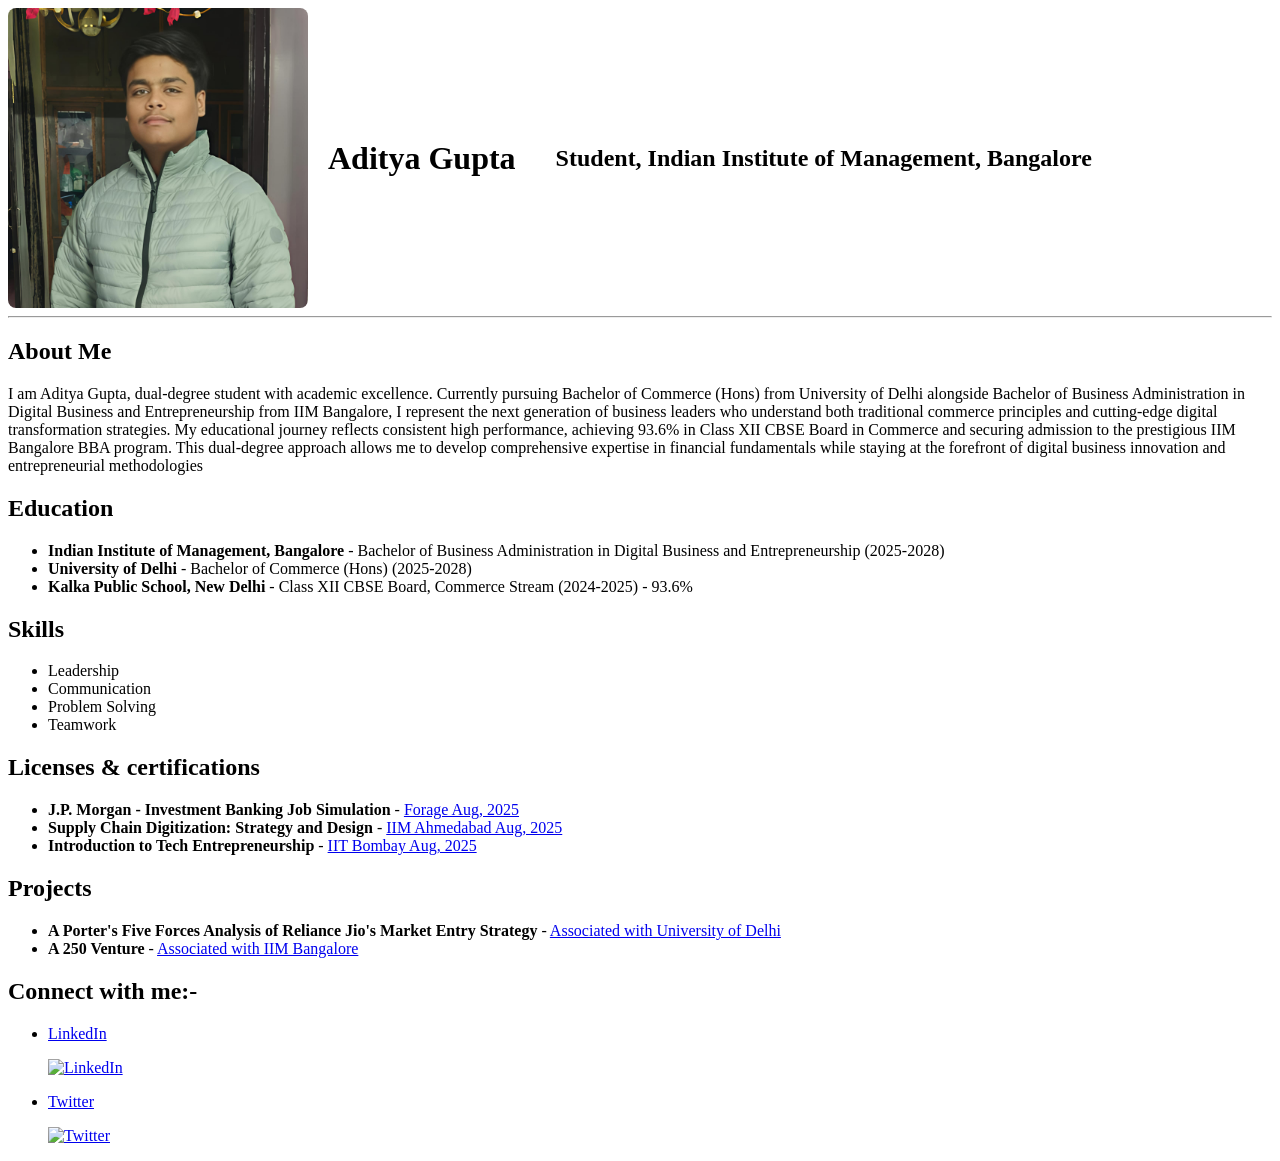
==== index.html @ 87013679 "Add files via upload" ====
<!DOCTYPE html>
<html lang="en">
<head>
    <meta charset="UTF-8">
    <meta name="viewport" content="width=device-width, initial-scale=1.0">
    <title>Home</title>
</head>
<body>
    <header style="display: flex; align-items: center; gap: 20px;">
        <img src="./WhatsApp Image 2026-03-12 at 9.54.02 PM.jpeg" alt="My Picture" width="300" height="300" style="border-radius: 8px;"> 
        <h1>Aditya Gupta</h1> <br>
        <div><h2>Student, Indian Institute of Management, Bangalore</h2></div>
        
    </header>
    <hr>

    <main>
        <section>
        <h2>About Me</h2>
        <p>
            I am Aditya Gupta, dual-degree student with academic excellence. Currently pursuing Bachelor of Commerce (Hons) from University of Delhi alongside Bachelor of Business Administration in Digital Business and Entrepreneurship from IIM Bangalore, I represent the next generation of business leaders who understand both traditional commerce principles and cutting-edge digital transformation strategies. My educational journey reflects consistent high performance, achieving 93.6% in Class XII CBSE Board in Commerce and securing admission to the prestigious IIM Bangalore BBA program. This dual-degree approach allows me to develop comprehensive expertise in financial fundamentals while staying at the forefront of digital business innovation and entrepreneurial methodologies
        </p>
    </section>

    <section>
        <h2>Education</h2>
        <ul>
            <li><strong>Indian Institute of Management, Bangalore</strong> - Bachelor of Business Administration in Digital Business and Entrepreneurship (2025-2028)</li>
            <li><strong>University of Delhi</strong> - Bachelor of Commerce (Hons) (2025-2028)</li>
            <li><strong>Kalka Public School, New Delhi</strong> - Class XII CBSE Board, Commerce Stream (2024-2025) - 93.6%</li>
    </section>

    <section>
        <h2>Skills</h2>
        <ul>
            <li>Leadership</li>
            <li>Communication</li>
            <li>Problem Solving</li>
            <li>Teamwork</li>
        </ul>
    </section>

    <section>
        <h2>Licenses & certifications</h2>
        <ul>
            <li><strong>
J.P. Morgan - Investment Banking Job Simulation</strong> - <a href="https://forage-uploads-prod.s3.amazonaws.com/completion-certificates/Sj7temL583QAYpHXD/YD2kY95RQxQtXxFTS_Sj7temL583QAYpHXD_7v2sfE3fMnbW5o7vz_1756106649382_completion_certificate.pdf">Forage Aug, 2025</a></li>
            <li><strong>
Supply Chain Digitization: Strategy and Design</strong> - <a href="https://www.coursera.org/account/accomplishments/verify/84880Q98EXIT?utm_source%3Dandroid%26utm_medium%3Dcertificate%26utm_content%3Dcert_image%26utm_campaign%3Dsharing_cta%26utm_product%3Dcourse">IIM Ahmedabad Aug, 2025</a></li>
<li><strong>
Introduction to Tech Entrepreneurship</strong> - <a href="https://www.coursera.org/account/accomplishments/verify/G35T3VODHD6T?utm_source%3Dandroid%26utm_medium%3Dcertificate%26utm_content%3Dcert_image%26utm_campaign%3Dsharing_cta%26utm_product%3Dcourse">IIT Bombay Aug, 2025</a></li>
    </section>

    <section><h2>Projects</h2>
    <ul>
        <li><strong>A Porter's Five Forces Analysis of Reliance Jio's Market Entry Strategy</strong> - <a href="./Porter.html">Associated with University of Delhi</a></li>
        <li><strong>A 250 Venture</strong> - <a href="./PJ12X_ASMT1_AdityaGupta_25120080 (1).pdf">Associated with IIM Bangalore</a></li>
    </ul>
    </section>

    <section>
        <h2>Connect with me:-</h2>
        <ul>
            <li><a href="https://www.linkedin.com/in/aditya-gupta-0ba5281b7/"><p>LinkedIn</p><img src="https://static.vecteezy.com/system/resources/previews/018/930/480/non_2x/linkedin-logo-linkedin-icon-transparent-free-png.png" alt="LinkedIn" height="50" width="50"></a></li>
            <li><a href="https://x.com/krntmet46811"><p>Twitter</p><img src="https://cdn-icons-png.flaticon.com/512/3670/3670151.png" alt="Twitter" height="50" width="50"></a></li>

    </section>
    </main>
</body>
</html>
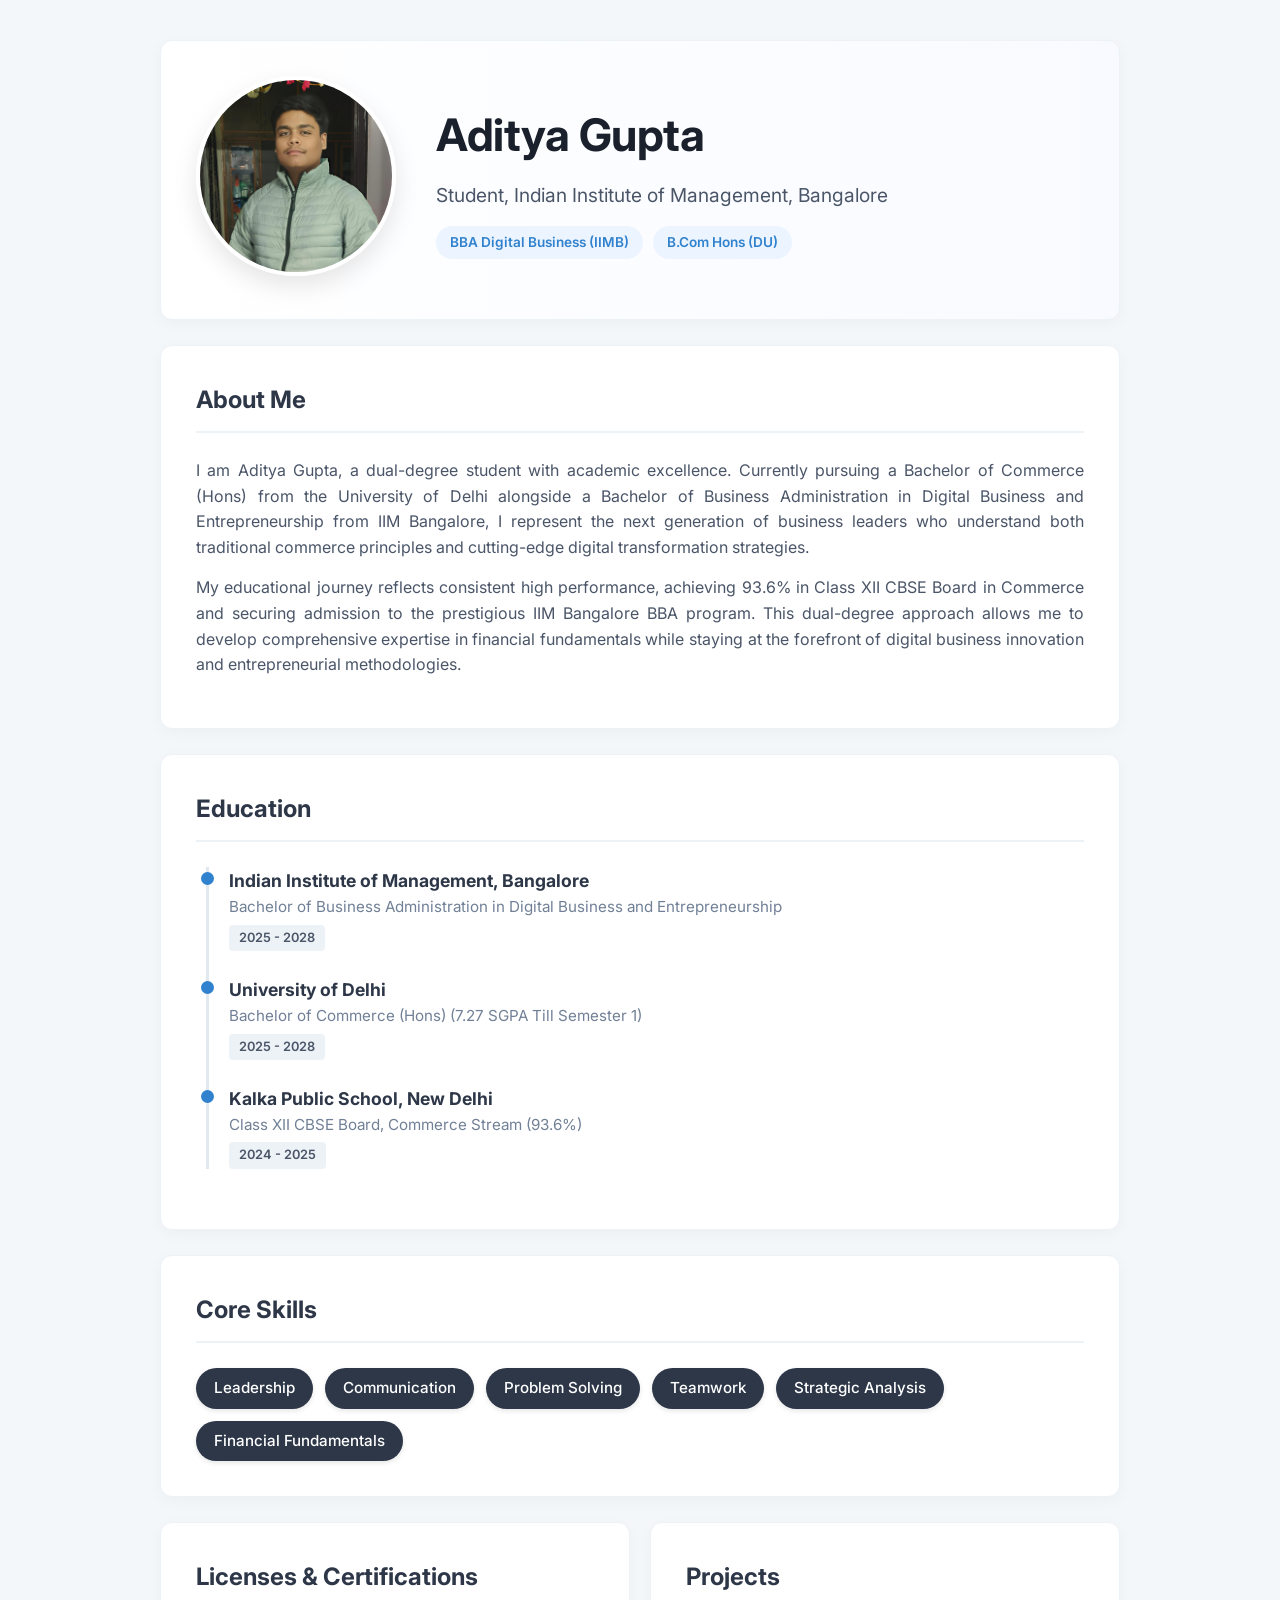
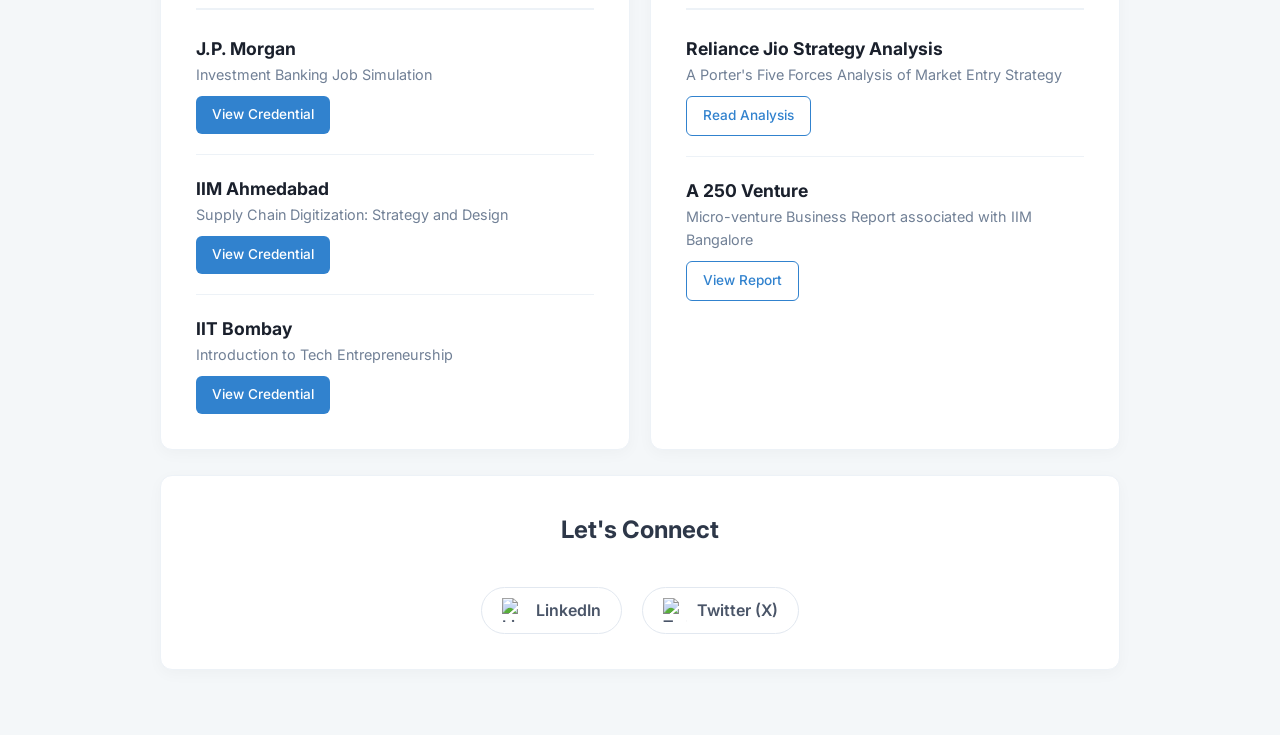
==== commit 925411d6: "Add files via upload" ====
--- a/index.html
+++ b/index.html
@@ -1,70 +1,205 @@
-<!DOCTYPE html>
+<!doctype html>
 <html lang="en">
-<head>
-    <meta charset="UTF-8">
-    <meta name="viewport" content="width=device-width, initial-scale=1.0">
-    <title>Home</title>
-</head>
-<body>
-    <header style="display: flex; align-items: center; gap: 20px;">
-        <img src="./WhatsApp Image 2026-03-12 at 9.54.02 PM.jpeg" alt="My Picture" width="300" height="300" style="border-radius: 8px;"> 
-        <h1>Aditya Gupta</h1> <br>
-        <div><h2>Student, Indian Institute of Management, Bangalore</h2></div>
-        
-    </header>
-    <hr>
-
-    <main>
-        <section>
-        <h2>About Me</h2>
-        <p>
-            I am Aditya Gupta, dual-degree student with academic excellence. Currently pursuing Bachelor of Commerce (Hons) from University of Delhi alongside Bachelor of Business Administration in Digital Business and Entrepreneurship from IIM Bangalore, I represent the next generation of business leaders who understand both traditional commerce principles and cutting-edge digital transformation strategies. My educational journey reflects consistent high performance, achieving 93.6% in Class XII CBSE Board in Commerce and securing admission to the prestigious IIM Bangalore BBA program. This dual-degree approach allows me to develop comprehensive expertise in financial fundamentals while staying at the forefront of digital business innovation and entrepreneurial methodologies
-        </p>
-    </section>
-
-    <section>
-        <h2>Education</h2>
-        <ul>
-            <li><strong>Indian Institute of Management, Bangalore</strong> - Bachelor of Business Administration in Digital Business and Entrepreneurship (2025-2028)</li>
-            <li><strong>University of Delhi</strong> - Bachelor of Commerce (Hons) (2025-2028)</li>
-            <li><strong>Kalka Public School, New Delhi</strong> - Class XII CBSE Board, Commerce Stream (2024-2025) - 93.6%</li>
-    </section>
-
-    <section>
-        <h2>Skills</h2>
-        <ul>
-            <li>Leadership</li>
-            <li>Communication</li>
-            <li>Problem Solving</li>
-            <li>Teamwork</li>
-        </ul>
-    </section>
-
-    <section>
-        <h2>Licenses & certifications</h2>
-        <ul>
-            <li><strong>
-J.P. Morgan - Investment Banking Job Simulation</strong> - <a href="https://forage-uploads-prod.s3.amazonaws.com/completion-certificates/Sj7temL583QAYpHXD/YD2kY95RQxQtXxFTS_Sj7temL583QAYpHXD_7v2sfE3fMnbW5o7vz_1756106649382_completion_certificate.pdf">Forage Aug, 2025</a></li>
-            <li><strong>
-Supply Chain Digitization: Strategy and Design</strong> - <a href="https://www.coursera.org/account/accomplishments/verify/84880Q98EXIT?utm_source%3Dandroid%26utm_medium%3Dcertificate%26utm_content%3Dcert_image%26utm_campaign%3Dsharing_cta%26utm_product%3Dcourse">IIM Ahmedabad Aug, 2025</a></li>
-<li><strong>
-Introduction to Tech Entrepreneurship</strong> - <a href="https://www.coursera.org/account/accomplishments/verify/G35T3VODHD6T?utm_source%3Dandroid%26utm_medium%3Dcertificate%26utm_content%3Dcert_image%26utm_campaign%3Dsharing_cta%26utm_product%3Dcourse">IIT Bombay Aug, 2025</a></li>
-    </section>
-
-    <section><h2>Projects</h2>
-    <ul>
-        <li><strong>A Porter's Five Forces Analysis of Reliance Jio's Market Entry Strategy</strong> - <a href="./Porter.html">Associated with University of Delhi</a></li>
-        <li><strong>A 250 Venture</strong> - <a href="./PJ12X_ASMT1_AdityaGupta_25120080 (1).pdf">Associated with IIM Bangalore</a></li>
-    </ul>
-    </section>
-
-    <section>
-        <h2>Connect with me:-</h2>
-        <ul>
-            <li><a href="https://www.linkedin.com/in/aditya-gupta-0ba5281b7/"><p>LinkedIn</p><img src="https://static.vecteezy.com/system/resources/previews/018/930/480/non_2x/linkedin-logo-linkedin-icon-transparent-free-png.png" alt="LinkedIn" height="50" width="50"></a></li>
-            <li><a href="https://x.com/krntmet46811"><p>Twitter</p><img src="https://cdn-icons-png.flaticon.com/512/3670/3670151.png" alt="Twitter" height="50" width="50"></a></li>
-
-    </section>
-    </main>
-</body>
-</html>+    <head>
+        <meta charset="UTF-8" />
+        <meta name="viewport" content="width=device-width, initial-scale=1.0" />
+        <title>Aditya Gupta | Portfolio</title>
+        <link
+            href="https://fonts.googleapis.com/css2?family=Inter:wght@300;400;500;600;700&display=swap"
+            rel="stylesheet"
+        />
+        <link rel="stylesheet" href="style.css" />
+    </head>
+    <body>
+        <div class="container">
+            <header class="profile-header card">
+                <div class="profile-image-container">
+                    <img
+                        src="./WhatsApp Image 2026-03-12 at 9.54.02 PM.jpeg"
+                        alt="Aditya Gupta"
+                        class="profile-img"
+                    />
+                </div>
+                <div class="profile-info">
+                    <h1>Aditya Gupta</h1>
+                    <h2>Student, Indian Institute of Management, Bangalore</h2>
+                    <div class="header-badges">
+                        <span class="badge">BBA Digital Business (IIMB)</span>
+                        <span class="badge">B.Com Hons (DU)</span>
+                    </div>
+                </div>
+            </header>
+
+            <main>
+                <section class="card">
+                    <h2 class="section-title">About Me</h2>
+                    <p class="about-text">
+                        I am Aditya Gupta, a dual-degree student with academic
+                        excellence. Currently pursuing a Bachelor of Commerce
+                        (Hons) from the University of Delhi alongside a Bachelor
+                        of Business Administration in Digital Business and
+                        Entrepreneurship from IIM Bangalore, I represent the
+                        next generation of business leaders who understand both
+                        traditional commerce principles and cutting-edge digital
+                        transformation strategies.
+                    </p>
+                    <p class="about-text">
+                        My educational journey reflects consistent high
+                        performance, achieving 93.6% in Class XII CBSE Board in
+                        Commerce and securing admission to the prestigious IIM
+                        Bangalore BBA program. This dual-degree approach allows
+                        me to develop comprehensive expertise in financial
+                        fundamentals while staying at the forefront of digital
+                        business innovation and entrepreneurial methodologies.
+                    </p>
+                </section>
+
+                <section class="card">
+                    <h2 class="section-title">Education</h2>
+                    <div class="timeline">
+                        <div class="timeline-item">
+                            <h3>Indian Institute of Management, Bangalore</h3>
+                            <p class="subtitle">
+                                Bachelor of Business Administration in Digital
+                                Business and Entrepreneurship
+                            </p>
+                            <span class="date">2025 - 2028</span>
+                        </div>
+                        <div class="timeline-item">
+                            <h3>University of Delhi</h3>
+                            <p class="subtitle">
+                                Bachelor of Commerce (Hons) (7.27 SGPA Till
+                                Semester 1)
+                            </p>
+                            <span class="date">2025 - 2028</span>
+                        </div>
+                        <div class="timeline-item">
+                            <h3>Kalka Public School, New Delhi</h3>
+                            <p class="subtitle">
+                                Class XII CBSE Board, Commerce Stream (93.6%)
+                            </p>
+                            <span class="date">2024 - 2025</span>
+                        </div>
+                    </div>
+                </section>
+
+                <section class="card">
+                    <h2 class="section-title">Core Skills</h2>
+                    <ul class="skills-list">
+                        <li>Leadership</li>
+                        <li>Communication</li>
+                        <li>Problem Solving</li>
+                        <li>Teamwork</li>
+                        <li>Strategic Analysis</li>
+                        <li>Financial Fundamentals</li>
+                    </ul>
+                </section>
+
+                <div class="grid-container">
+                    <section class="card flex-card">
+                        <h2 class="section-title">Licenses & Certifications</h2>
+                        <ul class="resource-list">
+                            <li>
+                                <strong>J.P. Morgan</strong>
+                                <span>Investment Banking Job Simulation</span>
+                                <a
+                                    href="https://forage-uploads-prod.s3.amazonaws.com/completion-certificates/Sj7temL583QAYpHXD/YD2kY95RQxQtXxFTS_Sj7temL583QAYpHXD_7v2sfE3fMnbW5o7vz_1756106649382_completion_certificate.pdf"
+                                    target="_blank"
+                                    class="btn"
+                                    >View Credential</a
+                                >
+                            </li>
+                            <li>
+                                <strong>IIM Ahmedabad</strong>
+                                <span
+                                    >Supply Chain Digitization: Strategy and
+                                    Design</span
+                                >
+                                <a
+                                    href="https://www.coursera.org/account/accomplishments/verify/84880Q98EXIT?utm_source%3Dandroid%26utm_medium%3Dcertificate%26utm_content%3Dcert_image%26utm_campaign%3Dsharing_cta%26utm_product%3Dcourse"
+                                    target="_blank"
+                                    class="btn"
+                                    >View Credential</a
+                                >
+                            </li>
+                            <li>
+                                <strong>IIT Bombay</strong>
+                                <span
+                                    >Introduction to Tech Entrepreneurship</span
+                                >
+                                <a
+                                    href="https://www.coursera.org/account/accomplishments/verify/G35T3VODHD6T?utm_source%3Dandroid%26utm_medium%3Dcertificate%26utm_content%3Dcert_image%26utm_campaign%3Dsharing_cta%26utm_product%3Dcourse"
+                                    target="_blank"
+                                    class="btn"
+                                    >View Credential</a
+                                >
+                            </li>
+                        </ul>
+                    </section>
+
+                    <section class="card flex-card">
+                        <h2 class="section-title">Projects</h2>
+                        <ul class="resource-list">
+                            <li>
+                                <strong>Reliance Jio Strategy Analysis</strong>
+                                <span
+                                    >A Porter's Five Forces Analysis of Market
+                                    Entry Strategy</span
+                                >
+                                <a href="./Porter.html" class="btn btn-outline"
+                                    >Read Analysis</a
+                                >
+                            </li>
+                            <li>
+                                <strong>A 250 Venture</strong>
+                                <span
+                                    >Micro-venture Business Report associated
+                                    with IIM Bangalore</span
+                                >
+                                <a
+                                    href="./PJ12X_ASMT1_AdityaGupta_25120080 (1).pdf"
+                                    target="_blank"
+                                    class="btn btn-outline"
+                                    >View Report</a
+                                >
+                            </li>
+                        </ul>
+                    </section>
+                </div>
+
+                <section class="card text-center">
+                    <h2
+                        class="section-title"
+                        style="border: none; justify-content: center"
+                    >
+                        Let's Connect
+                    </h2>
+                    <div class="social-links">
+                        <a
+                            href="https://www.linkedin.com/in/aditya-gupta-0ba5281b7/"
+                            target="_blank"
+                            class="social-btn"
+                        >
+                            <img
+                                src="https://static.vecteezy.com/system/resources/previews/018/930/480/non_2x/linkedin-logo-linkedin-icon-transparent-free-png.png"
+                                alt="LinkedIn"
+                            />
+                            LinkedIn
+                        </a>
+                        <a
+                            href="https://x.com/krntmet46811"
+                            target="_blank"
+                            class="social-btn"
+                        >
+                            <img
+                                src="https://cdn-icons-png.flaticon.com/512/3670/3670151.png"
+                                alt="Twitter"
+                            />
+                            Twitter (X)
+                        </a>
+                    </div>
+                </section>
+            </main>
+        </div>
+    </body>
+</html>
--- a/style.css
+++ b/style.css
@@ -0,0 +1,280 @@
+* {
+    margin: 0;
+    padding: 0;
+    box-sizing: border-box;
+}
+
+body {
+    font-family: "Inter", sans-serif;
+    background-color: #f4f7f9;
+    color: #333;
+    line-height: 1.6;
+}
+
+.container {
+    max-width: 1000px;
+    margin: 0 auto;
+    padding: 40px 20px;
+}
+
+.grid-container {
+    display: grid;
+    grid-template-columns: 1fr 1fr;
+    gap: 20px;
+}
+
+.card {
+    background-color: #ffffff;
+    border-radius: 12px;
+    padding: 35px;
+    margin-bottom: 25px;
+    box-shadow: 0 4px 15px rgba(0, 0, 0, 0.03);
+    border: 1px solid #edf2f7;
+    transition:
+        transform 0.2s ease,
+        box-shadow 0.2s ease;
+}
+
+.card:hover {
+    transform: translateY(-2px);
+    box-shadow: 0 8px 25px rgba(0, 0, 0, 0.06);
+}
+
+.flex-card {
+    display: flex;
+    flex-direction: column;
+}
+
+.profile-header {
+    display: flex;
+    align-items: center;
+    gap: 40px;
+    background: linear-gradient(to right, #ffffff, #f8faff);
+}
+
+.profile-img {
+    width: 200px;
+    height: 200px;
+    object-fit: cover;
+    border-radius: 50%;
+    box-shadow: 0 10px 25px rgba(0, 0, 0, 0.1);
+    border: 4px solid #fff;
+}
+
+.profile-info h1 {
+    font-size: 2.8rem;
+    color: #1a202c;
+    margin-bottom: 8px;
+    letter-spacing: -0.5px;
+}
+
+.profile-info h2 {
+    font-size: 1.2rem;
+    color: #4a5568;
+    font-weight: 400;
+    margin-bottom: 15px;
+}
+
+.header-badges {
+    display: flex;
+    gap: 10px;
+    flex-wrap: wrap;
+}
+
+.badge {
+    background-color: #ebf4ff;
+    color: #3182ce;
+    padding: 6px 14px;
+    border-radius: 20px;
+    font-size: 0.85rem;
+    font-weight: 600;
+}
+
+.section-title {
+    font-size: 1.5rem;
+    color: #2d3748;
+    margin-bottom: 25px;
+    padding-bottom: 12px;
+    border-bottom: 2px solid #edf2f7;
+    display: flex;
+    align-items: center;
+}
+
+.about-text {
+    margin-bottom: 15px;
+    color: #4a5568;
+    text-align: justify;
+}
+
+.timeline {
+    border-left: 3px solid #e2e8f0;
+    padding-left: 20px;
+    margin-left: 10px;
+}
+
+.timeline-item {
+    position: relative;
+    margin-bottom: 25px;
+}
+
+.timeline-item::before {
+    content: "";
+    position: absolute;
+    left: -28px;
+    top: 5px;
+    width: 13px;
+    height: 13px;
+    background-color: #3182ce;
+    border-radius: 50%;
+}
+
+.timeline-item h3 {
+    font-size: 1.1rem;
+    color: #2d3748;
+}
+
+.timeline-item .subtitle {
+    color: #718096;
+    font-size: 0.95rem;
+}
+
+.timeline-item .date {
+    display: inline-block;
+    margin-top: 5px;
+    background-color: #edf2f7;
+    padding: 3px 10px;
+    border-radius: 4px;
+    font-size: 0.8rem;
+    color: #4a5568;
+    font-weight: 600;
+}
+
+.skills-list {
+    list-style: none;
+    display: flex;
+    flex-wrap: wrap;
+    gap: 12px;
+}
+
+.skills-list li {
+    background-color: #2d3748;
+    color: #ffffff;
+    padding: 8px 18px;
+    border-radius: 25px;
+    font-size: 0.95rem;
+    font-weight: 500;
+    box-shadow: 0 2px 5px rgba(0, 0, 0, 0.1);
+}
+
+.resource-list {
+    list-style: none;
+    display: flex;
+    flex-direction: column;
+    gap: 20px;
+}
+
+.resource-list li {
+    display: flex;
+    flex-direction: column;
+    align-items: flex-start;
+    padding-bottom: 20px;
+    border-bottom: 1px solid #edf2f7;
+}
+
+.resource-list li:last-child {
+    border-bottom: none;
+    padding-bottom: 0;
+}
+
+.resource-list strong {
+    font-size: 1.1rem;
+    color: #1a202c;
+}
+
+.resource-list span {
+    font-size: 0.9rem;
+    color: #718096;
+    margin-bottom: 10px;
+}
+
+.btn {
+    text-decoration: none;
+    background-color: #3182ce;
+    color: white;
+    padding: 8px 16px;
+    border-radius: 6px;
+    font-size: 0.85rem;
+    font-weight: 500;
+    transition: background-color 0.2s;
+}
+
+.btn:hover {
+    background-color: #2b6cb0;
+}
+
+.btn-outline {
+    background-color: transparent;
+    color: #3182ce;
+    border: 1px solid #3182ce;
+}
+
+.btn-outline:hover {
+    background-color: #ebf4ff;
+    color: #2b6cb0;
+}
+
+.text-center {
+    text-align: center;
+}
+
+.social-links {
+    display: flex;
+    justify-content: center;
+    gap: 20px;
+    margin-top: 15px;
+}
+
+.social-btn {
+    display: flex;
+    align-items: center;
+    gap: 10px;
+    text-decoration: none;
+    color: #4a5568;
+    font-weight: 600;
+    padding: 10px 20px;
+    border: 1px solid #e2e8f0;
+    border-radius: 30px;
+    transition: all 0.2s;
+}
+
+.social-btn img {
+    width: 24px;
+    height: 24px;
+    object-fit: contain;
+}
+
+.social-btn:hover {
+    background-color: #f7fafc;
+    border-color: #cbd5e0;
+    transform: translateY(-2px);
+}
+
+@media (max-width: 768px) {
+    .profile-header {
+        flex-direction: column;
+        text-align: center;
+        padding: 30px 20px;
+    }
+
+    .header-badges {
+        justify-content: center;
+    }
+
+    .grid-container {
+        grid-template-columns: 1fr;
+    }
+
+    .profile-info h1 {
+        font-size: 2.2rem;
+    }
+}
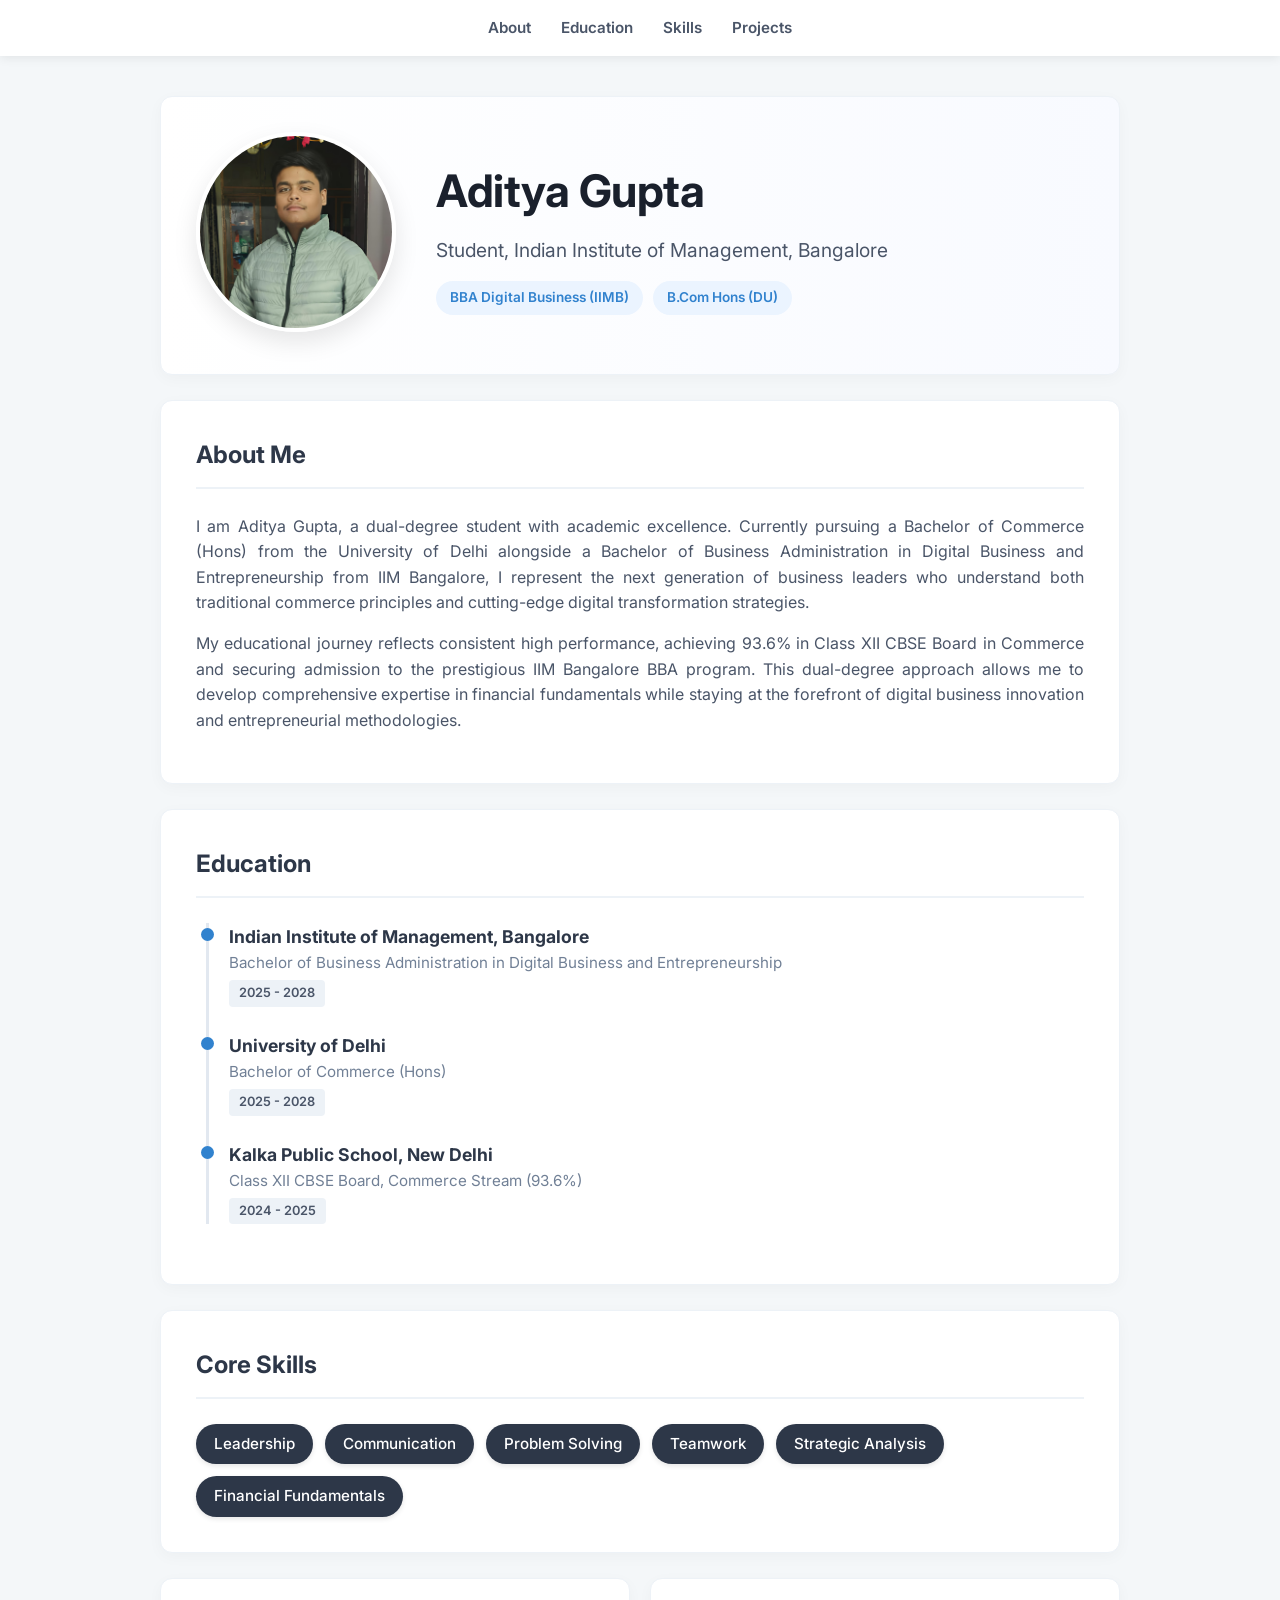
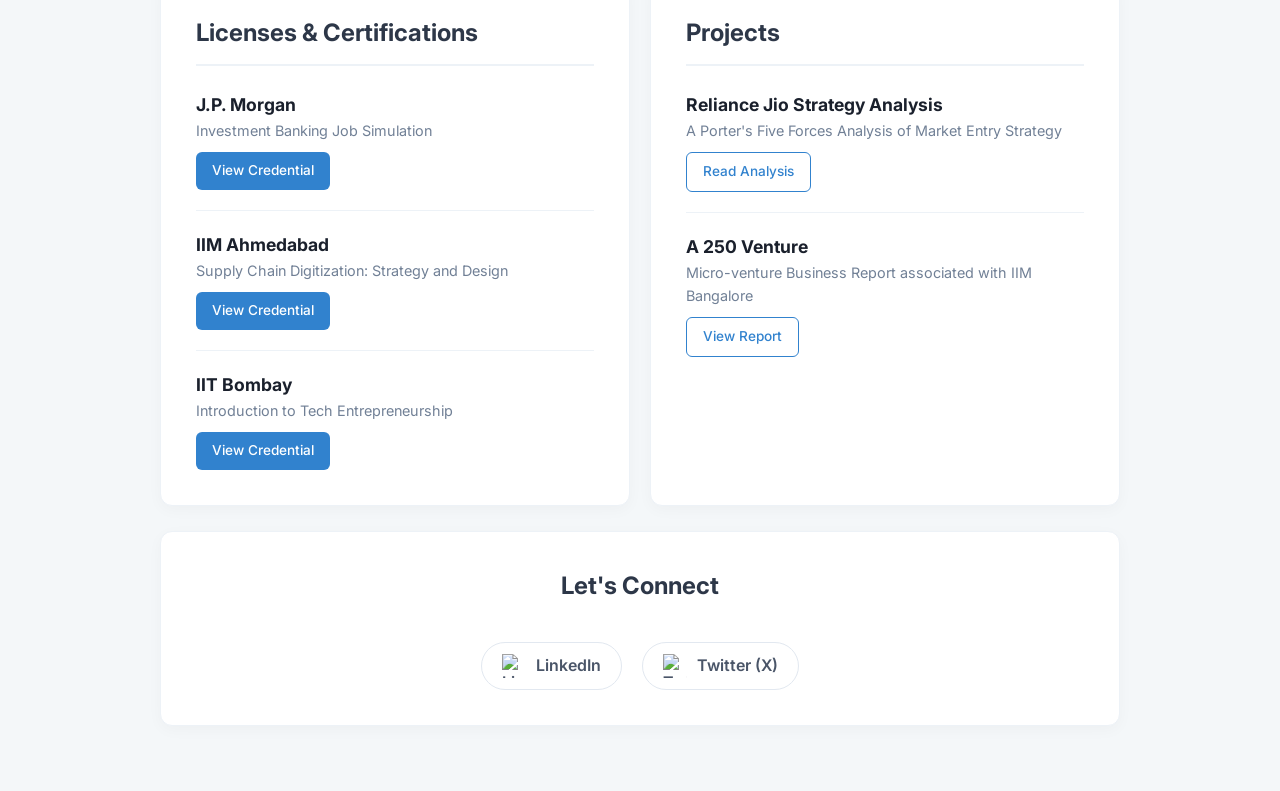
==== commit 27eb94b8: "Add files via upload" ====
--- a/index.html
+++ b/index.html
@@ -1,205 +1,135 @@
-<!doctype html>
+<!DOCTYPE html>
 <html lang="en">
-    <head>
-        <meta charset="UTF-8" />
-        <meta name="viewport" content="width=device-width, initial-scale=1.0" />
-        <title>Aditya Gupta | Portfolio</title>
-        <link
-            href="https://fonts.googleapis.com/css2?family=Inter:wght@300;400;500;600;700&display=swap"
-            rel="stylesheet"
-        />
-        <link rel="stylesheet" href="style.css" />
-    </head>
-    <body>
-        <div class="container">
-            <header class="profile-header card">
-                <div class="profile-image-container">
-                    <img
-                        src="./WhatsApp Image 2026-03-12 at 9.54.02 PM.jpeg"
-                        alt="Aditya Gupta"
-                        class="profile-img"
-                    />
+<head>
+    <meta charset="UTF-8">
+    <meta name="viewport" content="width=device-width, initial-scale=1.0">
+    <title>Aditya Gupta | Portfolio</title>
+    <link href="https://fonts.googleapis.com/css2?family=Inter:wght@300;400;500;600;700&display=swap" rel="stylesheet">
+    <link rel="stylesheet" href="style.css">
+</head>
+<body>
+
+    <nav id="top-nav">
+        <ul class="nav-links">
+            <li><a href="#about">About</a></li>
+            <li><a href="#education">Education</a></li>
+            <li><a href="#skills">Skills</a></li>
+            <li><a href="#projects">Projects</a></li>
+        </ul>
+    </nav>
+
+    <div class="container">
+        <header class="profile-header card">
+            <div class="profile-image-container">
+                <img src="./WhatsApp Image 2026-03-12 at 9.54.02 PM.jpeg" alt="Aditya Gupta" class="profile-img">
+            </div>
+            <div class="profile-info">
+                <h1>Aditya Gupta</h1>
+                <h2>Student, Indian Institute of Management, Bangalore</h2>
+                <div class="header-badges">
+                    <span class="badge">BBA Digital Business (IIMB)</span>
+                    <span class="badge">B.Com Hons (DU)</span>
                 </div>
-                <div class="profile-info">
-                    <h1>Aditya Gupta</h1>
-                    <h2>Student, Indian Institute of Management, Bangalore</h2>
-                    <div class="header-badges">
-                        <span class="badge">BBA Digital Business (IIMB)</span>
-                        <span class="badge">B.Com Hons (DU)</span>
+            </div>
+        </header>
+
+        <main>
+            <section id="about" class="card">
+                <h2 class="section-title">About Me</h2>
+                <p class="about-text">
+                    I am Aditya Gupta, a dual-degree student with academic excellence. Currently pursuing a Bachelor of Commerce (Hons) from the University of Delhi alongside a Bachelor of Business Administration in Digital Business and Entrepreneurship from IIM Bangalore, I represent the next generation of business leaders who understand both traditional commerce principles and cutting-edge digital transformation strategies. 
+                </p>
+                <p class="about-text">
+                    My educational journey reflects consistent high performance, achieving 93.6% in Class XII CBSE Board in Commerce and securing admission to the prestigious IIM Bangalore BBA program. This dual-degree approach allows me to develop comprehensive expertise in financial fundamentals while staying at the forefront of digital business innovation and entrepreneurial methodologies.
+                </p>
+            </section>
+
+            <section id="education" class="card">
+                <h2 class="section-title">Education</h2>
+                <div class="timeline">
+                    <div class="timeline-item">
+                        <h3>Indian Institute of Management, Bangalore</h3>
+                        <p class="subtitle">Bachelor of Business Administration in Digital Business and Entrepreneurship</p>
+                        <span class="date">2025 - 2028</span>
+                    </div>
+                    <div class="timeline-item">
+                        <h3>University of Delhi</h3>
+                        <p class="subtitle">Bachelor of Commerce (Hons)</p>
+                        <span class="date">2025 - 2028</span>
+                    </div>
+                    <div class="timeline-item">
+                        <h3>Kalka Public School, New Delhi</h3>
+                        <p class="subtitle">Class XII CBSE Board, Commerce Stream (93.6%)</p>
+                        <span class="date">2024 - 2025</span>
                     </div>
                 </div>
-            </header>
+            </section>
 
-            <main>
-                <section class="card">
-                    <h2 class="section-title">About Me</h2>
-                    <p class="about-text">
-                        I am Aditya Gupta, a dual-degree student with academic
-                        excellence. Currently pursuing a Bachelor of Commerce
-                        (Hons) from the University of Delhi alongside a Bachelor
-                        of Business Administration in Digital Business and
-                        Entrepreneurship from IIM Bangalore, I represent the
-                        next generation of business leaders who understand both
-                        traditional commerce principles and cutting-edge digital
-                        transformation strategies.
-                    </p>
-                    <p class="about-text">
-                        My educational journey reflects consistent high
-                        performance, achieving 93.6% in Class XII CBSE Board in
-                        Commerce and securing admission to the prestigious IIM
-                        Bangalore BBA program. This dual-degree approach allows
-                        me to develop comprehensive expertise in financial
-                        fundamentals while staying at the forefront of digital
-                        business innovation and entrepreneurial methodologies.
-                    </p>
-                </section>
+            <section id="skills" class="card">
+                <h2 class="section-title">Core Skills</h2>
+                <ul class="skills-list">
+                    <li>Leadership</li>
+                    <li>Communication</li>
+                    <li>Problem Solving</li>
+                    <li>Teamwork</li>
+                    <li>Strategic Analysis</li>
+                    <li>Financial Fundamentals</li>
+                </ul>
+            </section>
 
-                <section class="card">
-                    <h2 class="section-title">Education</h2>
-                    <div class="timeline">
-                        <div class="timeline-item">
-                            <h3>Indian Institute of Management, Bangalore</h3>
-                            <p class="subtitle">
-                                Bachelor of Business Administration in Digital
-                                Business and Entrepreneurship
-                            </p>
-                            <span class="date">2025 - 2028</span>
-                        </div>
-                        <div class="timeline-item">
-                            <h3>University of Delhi</h3>
-                            <p class="subtitle">
-                                Bachelor of Commerce (Hons) (7.27 SGPA Till
-                                Semester 1)
-                            </p>
-                            <span class="date">2025 - 2028</span>
-                        </div>
-                        <div class="timeline-item">
-                            <h3>Kalka Public School, New Delhi</h3>
-                            <p class="subtitle">
-                                Class XII CBSE Board, Commerce Stream (93.6%)
-                            </p>
-                            <span class="date">2024 - 2025</span>
-                        </div>
-                    </div>
-                </section>
-
-                <section class="card">
-                    <h2 class="section-title">Core Skills</h2>
-                    <ul class="skills-list">
-                        <li>Leadership</li>
-                        <li>Communication</li>
-                        <li>Problem Solving</li>
-                        <li>Teamwork</li>
-                        <li>Strategic Analysis</li>
-                        <li>Financial Fundamentals</li>
+            <div id="projects" class="grid-container">
+                <section class="card flex-card">
+                    <h2 class="section-title">Licenses & Certifications</h2>
+                    <ul class="resource-list">
+                        <li>
+                            <strong>J.P. Morgan</strong>
+                            <span>Investment Banking Job Simulation</span>
+                            <a href="https://forage-uploads-prod.s3.amazonaws.com/completion-certificates/Sj7temL583QAYpHXD/YD2kY95RQxQtXxFTS_Sj7temL583QAYpHXD_7v2sfE3fMnbW5o7vz_1756106649382_completion_certificate.pdf" target="_blank" class="btn">View Credential</a>
+                        </li>
+                        <li>
+                            <strong>IIM Ahmedabad</strong>
+                            <span>Supply Chain Digitization: Strategy and Design</span>
+                            <a href="https://www.coursera.org/account/accomplishments/verify/84880Q98EXIT?utm_source%3Dandroid%26utm_medium%3Dcertificate%26utm_content%3Dcert_image%26utm_campaign%3Dsharing_cta%26utm_product%3Dcourse" target="_blank" class="btn">View Credential</a>
+                        </li>
+                        <li>
+                            <strong>IIT Bombay</strong>
+                            <span>Introduction to Tech Entrepreneurship</span>
+                            <a href="https://www.coursera.org/account/accomplishments/verify/G35T3VODHD6T?utm_source%3Dandroid%26utm_medium%3Dcertificate%26utm_content%3Dcert_image%26utm_campaign%3Dsharing_cta%26utm_product%3Dcourse" target="_blank" class="btn">View Credential</a>
+                        </li>
                     </ul>
                 </section>
 
-                <div class="grid-container">
-                    <section class="card flex-card">
-                        <h2 class="section-title">Licenses & Certifications</h2>
-                        <ul class="resource-list">
-                            <li>
-                                <strong>J.P. Morgan</strong>
-                                <span>Investment Banking Job Simulation</span>
-                                <a
-                                    href="https://forage-uploads-prod.s3.amazonaws.com/completion-certificates/Sj7temL583QAYpHXD/YD2kY95RQxQtXxFTS_Sj7temL583QAYpHXD_7v2sfE3fMnbW5o7vz_1756106649382_completion_certificate.pdf"
-                                    target="_blank"
-                                    class="btn"
-                                    >View Credential</a
-                                >
-                            </li>
-                            <li>
-                                <strong>IIM Ahmedabad</strong>
-                                <span
-                                    >Supply Chain Digitization: Strategy and
-                                    Design</span
-                                >
-                                <a
-                                    href="https://www.coursera.org/account/accomplishments/verify/84880Q98EXIT?utm_source%3Dandroid%26utm_medium%3Dcertificate%26utm_content%3Dcert_image%26utm_campaign%3Dsharing_cta%26utm_product%3Dcourse"
-                                    target="_blank"
-                                    class="btn"
-                                    >View Credential</a
-                                >
-                            </li>
-                            <li>
-                                <strong>IIT Bombay</strong>
-                                <span
-                                    >Introduction to Tech Entrepreneurship</span
-                                >
-                                <a
-                                    href="https://www.coursera.org/account/accomplishments/verify/G35T3VODHD6T?utm_source%3Dandroid%26utm_medium%3Dcertificate%26utm_content%3Dcert_image%26utm_campaign%3Dsharing_cta%26utm_product%3Dcourse"
-                                    target="_blank"
-                                    class="btn"
-                                    >View Credential</a
-                                >
-                            </li>
-                        </ul>
-                    </section>
+                <section class="card flex-card">
+                    <h2 class="section-title">Projects</h2>
+                    <ul class="resource-list">
+                        <li>
+                            <strong>Reliance Jio Strategy Analysis</strong>
+                            <span>A Porter's Five Forces Analysis of Market Entry Strategy</span>
+                            <a href="./Porter.html" class="btn btn-outline">Read Analysis</a>
+                        </li>
+                        <li>
+                            <strong>A 250 Venture</strong>
+                            <span>Micro-venture Business Report associated with IIM Bangalore</span>
+                            <a href="./PJ12X_ASMT1_AdityaGupta_25120080 (1).pdf" target="_blank" class="btn btn-outline">View Report</a>
+                        </li>
+                    </ul>
+                </section>
+            </div>
 
-                    <section class="card flex-card">
-                        <h2 class="section-title">Projects</h2>
-                        <ul class="resource-list">
-                            <li>
-                                <strong>Reliance Jio Strategy Analysis</strong>
-                                <span
-                                    >A Porter's Five Forces Analysis of Market
-                                    Entry Strategy</span
-                                >
-                                <a href="./Porter.html" class="btn btn-outline"
-                                    >Read Analysis</a
-                                >
-                            </li>
-                            <li>
-                                <strong>A 250 Venture</strong>
-                                <span
-                                    >Micro-venture Business Report associated
-                                    with IIM Bangalore</span
-                                >
-                                <a
-                                    href="./PJ12X_ASMT1_AdityaGupta_25120080 (1).pdf"
-                                    target="_blank"
-                                    class="btn btn-outline"
-                                    >View Report</a
-                                >
-                            </li>
-                        </ul>
-                    </section>
+            <section class="card text-center">
+                <h2 class="section-title" style="border: none; justify-content: center;">Let's Connect</h2>
+                <div class="social-links">
+                    <a href="https://www.linkedin.com/in/aditya-gupta-0ba5281b7/" target="_blank" class="social-btn">
+                        <img src="https://static.vecteezy.com/system/resources/previews/018/930/480/non_2x/linkedin-logo-linkedin-icon-transparent-free-png.png" alt="LinkedIn">
+                        LinkedIn
+                    </a>
+                    <a href="https://x.com/krntmet46811" target="_blank" class="social-btn">
+                        <img src="https://cdn-icons-png.flaticon.com/512/3670/3670151.png" alt="Twitter">
+                        Twitter (X)
+                    </a>
                 </div>
-
-                <section class="card text-center">
-                    <h2
-                        class="section-title"
-                        style="border: none; justify-content: center"
-                    >
-                        Let's Connect
-                    </h2>
-                    <div class="social-links">
-                        <a
-                            href="https://www.linkedin.com/in/aditya-gupta-0ba5281b7/"
-                            target="_blank"
-                            class="social-btn"
-                        >
-                            <img
-                                src="https://static.vecteezy.com/system/resources/previews/018/930/480/non_2x/linkedin-logo-linkedin-icon-transparent-free-png.png"
-                                alt="LinkedIn"
-                            />
-                            LinkedIn
-                        </a>
-                        <a
-                            href="https://x.com/krntmet46811"
-                            target="_blank"
-                            class="social-btn"
-                        >
-                            <img
-                                src="https://cdn-icons-png.flaticon.com/512/3670/3670151.png"
-                                alt="Twitter"
-                            />
-                            Twitter (X)
-                        </a>
-                    </div>
-                </section>
-            </main>
-        </div>
-    </body>
-</html>
+            </section>
+        </main>
+    </div>
+</body>
+</html>
--- a/style.css
+++ b/style.css
@@ -278,3 +278,37 @@
         font-size: 2.2rem;
     }
 }
+
+html {
+    scroll-behavior: smooth;
+}
+
+#top-nav {
+    background-color: #ffffff;
+    padding: 15px 0;
+    box-shadow: 0 2px 10px rgba(0,0,0,0.08);
+    position: sticky; 
+    top: 0;
+    z-index: 1000;
+}
+
+.nav-links {
+    list-style: none;
+    display: flex; 
+    justify-content: center;
+    gap: 30px;
+    margin: 0;
+    padding: 0;
+}
+
+.nav-links a {
+    text-decoration: none;
+    color: #4a5568;
+    font-weight: 600;
+    font-size: 0.95rem;
+    transition: color 0.2s ease;
+}
+
+.nav-links a:hover {
+    color: #3182ce;
+}
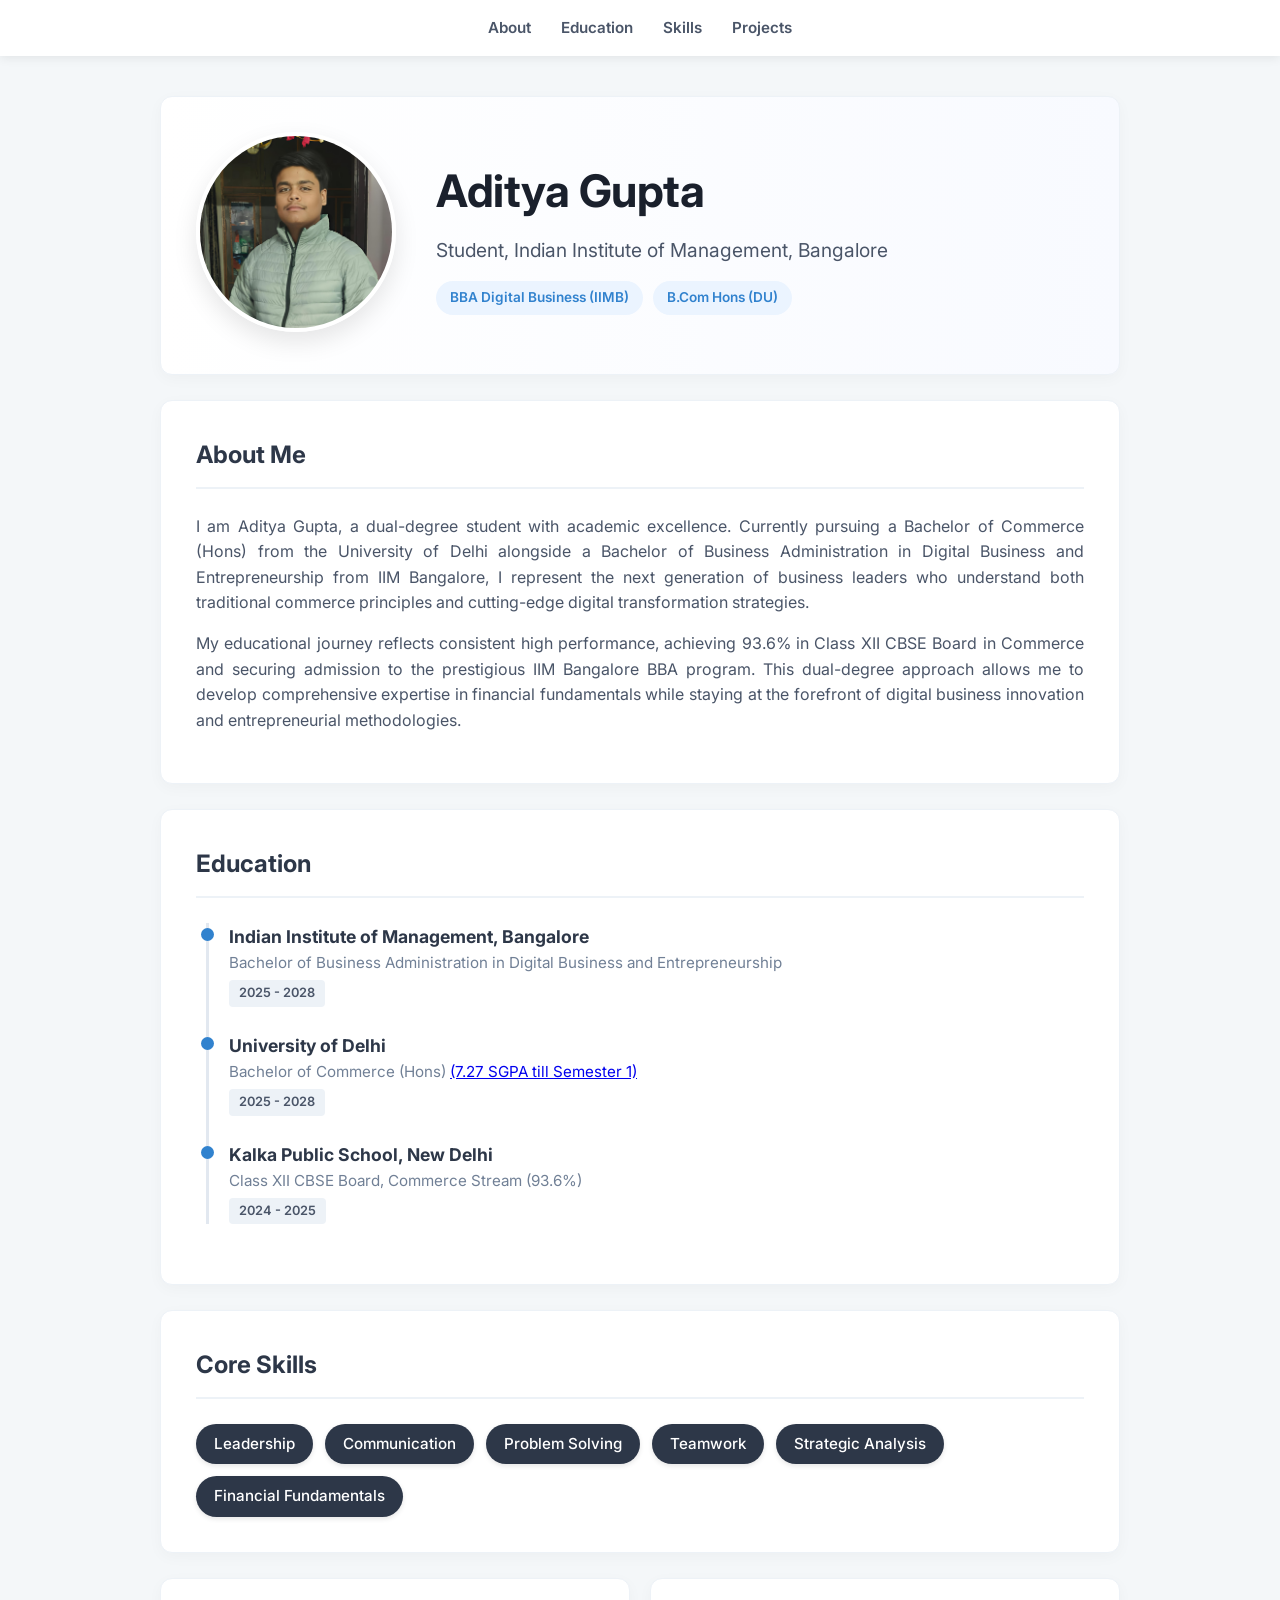
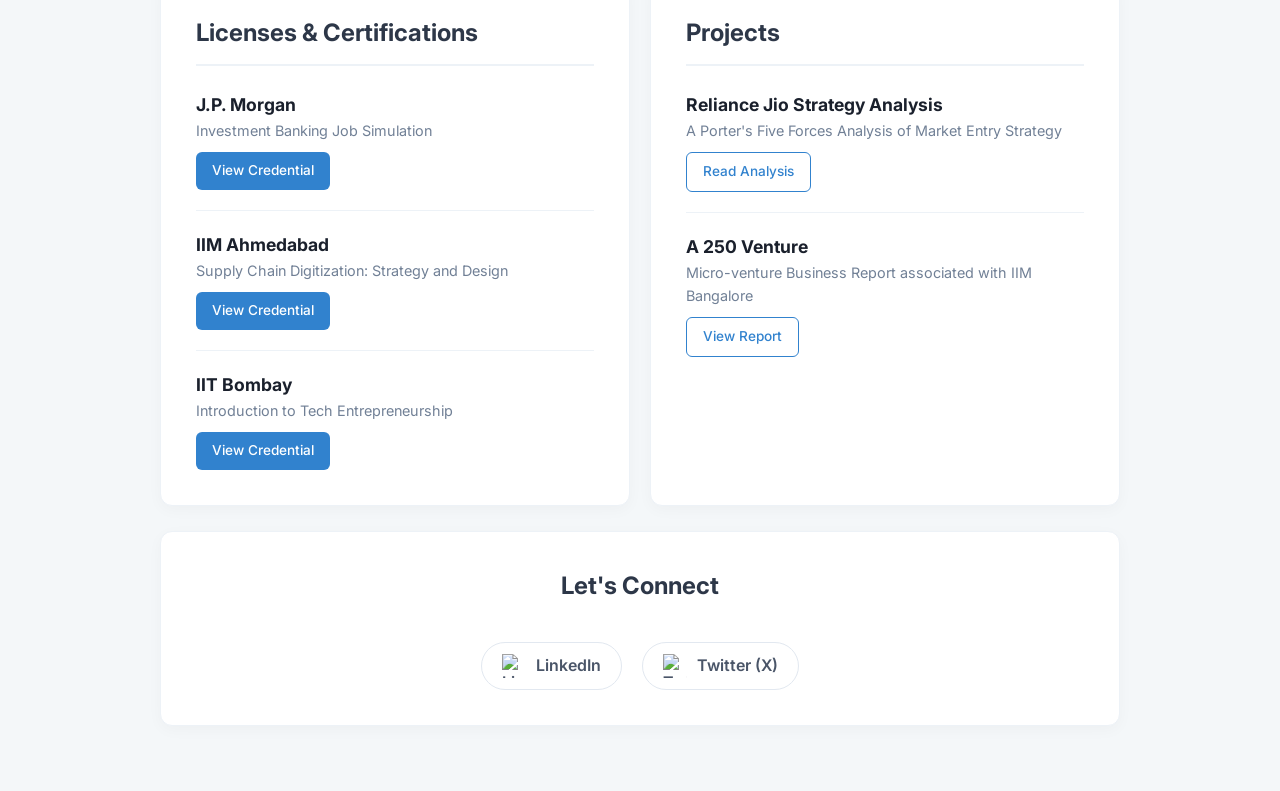
==== commit 1dabb84d: "Fix HTML encoding issues in index.html" ====
--- a/index.html
+++ b/index.html
@@ -54,7 +54,8 @@
                     </div>
                     <div class="timeline-item">
                         <h3>University of Delhi</h3>
-                        <p class="subtitle">Bachelor of Commerce (Hons)</p>
+                        <p class="subtitle">Bachelor of Commerce (Hons) <a href="./25010504110_1772460_1773048648.pdf
+">(7.27 SGPA till Semester 1)</a></p>
                         <span class="date">2025 - 2028</span>
                     </div>
                     <div class="timeline-item">
@@ -132,4 +133,4 @@
         </main>
     </div>
 </body>
-</html>+</html>
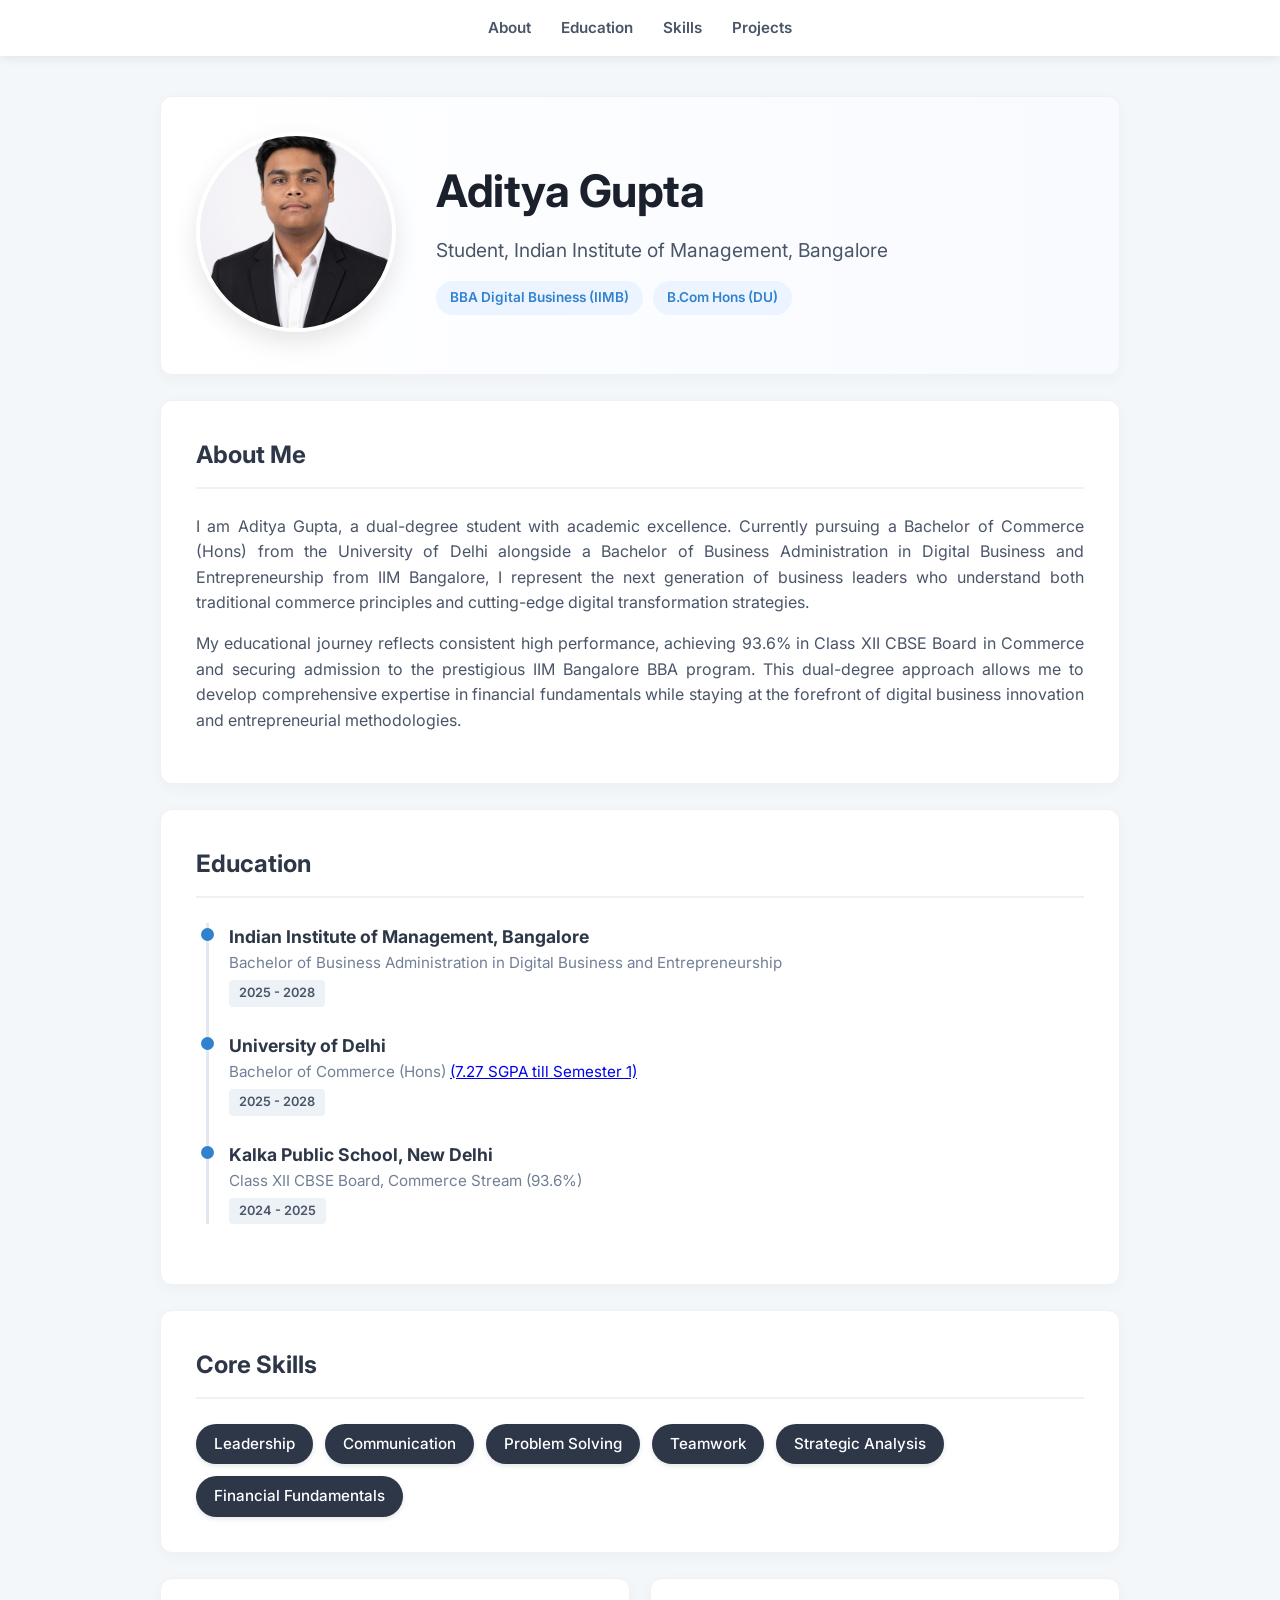
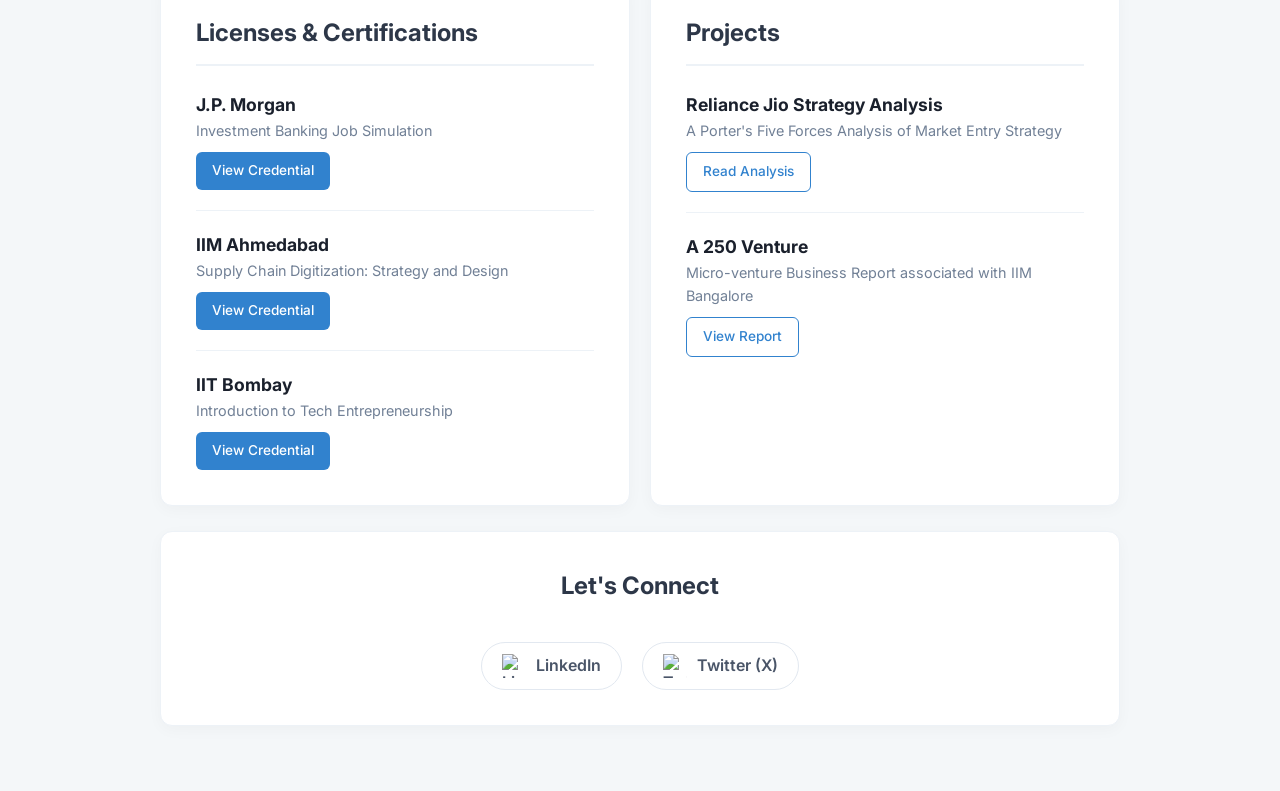
==== commit 505020dc: "Update index.html" ====
--- a/index.html
+++ b/index.html
@@ -21,7 +21,8 @@
     <div class="container">
         <header class="profile-header card">
             <div class="profile-image-container">
-                <img src="./WhatsApp Image 2026-03-12 at 9.54.02 PM.jpeg" alt="Aditya Gupta" class="profile-img">
+                <img src="./WhatsApp Image 2026-03-16 at 3.34.01 PM.jpeg
+" alt="Aditya Gupta" class="profile-img">
             </div>
             <div class="profile-info">
                 <h1>Aditya Gupta</h1>
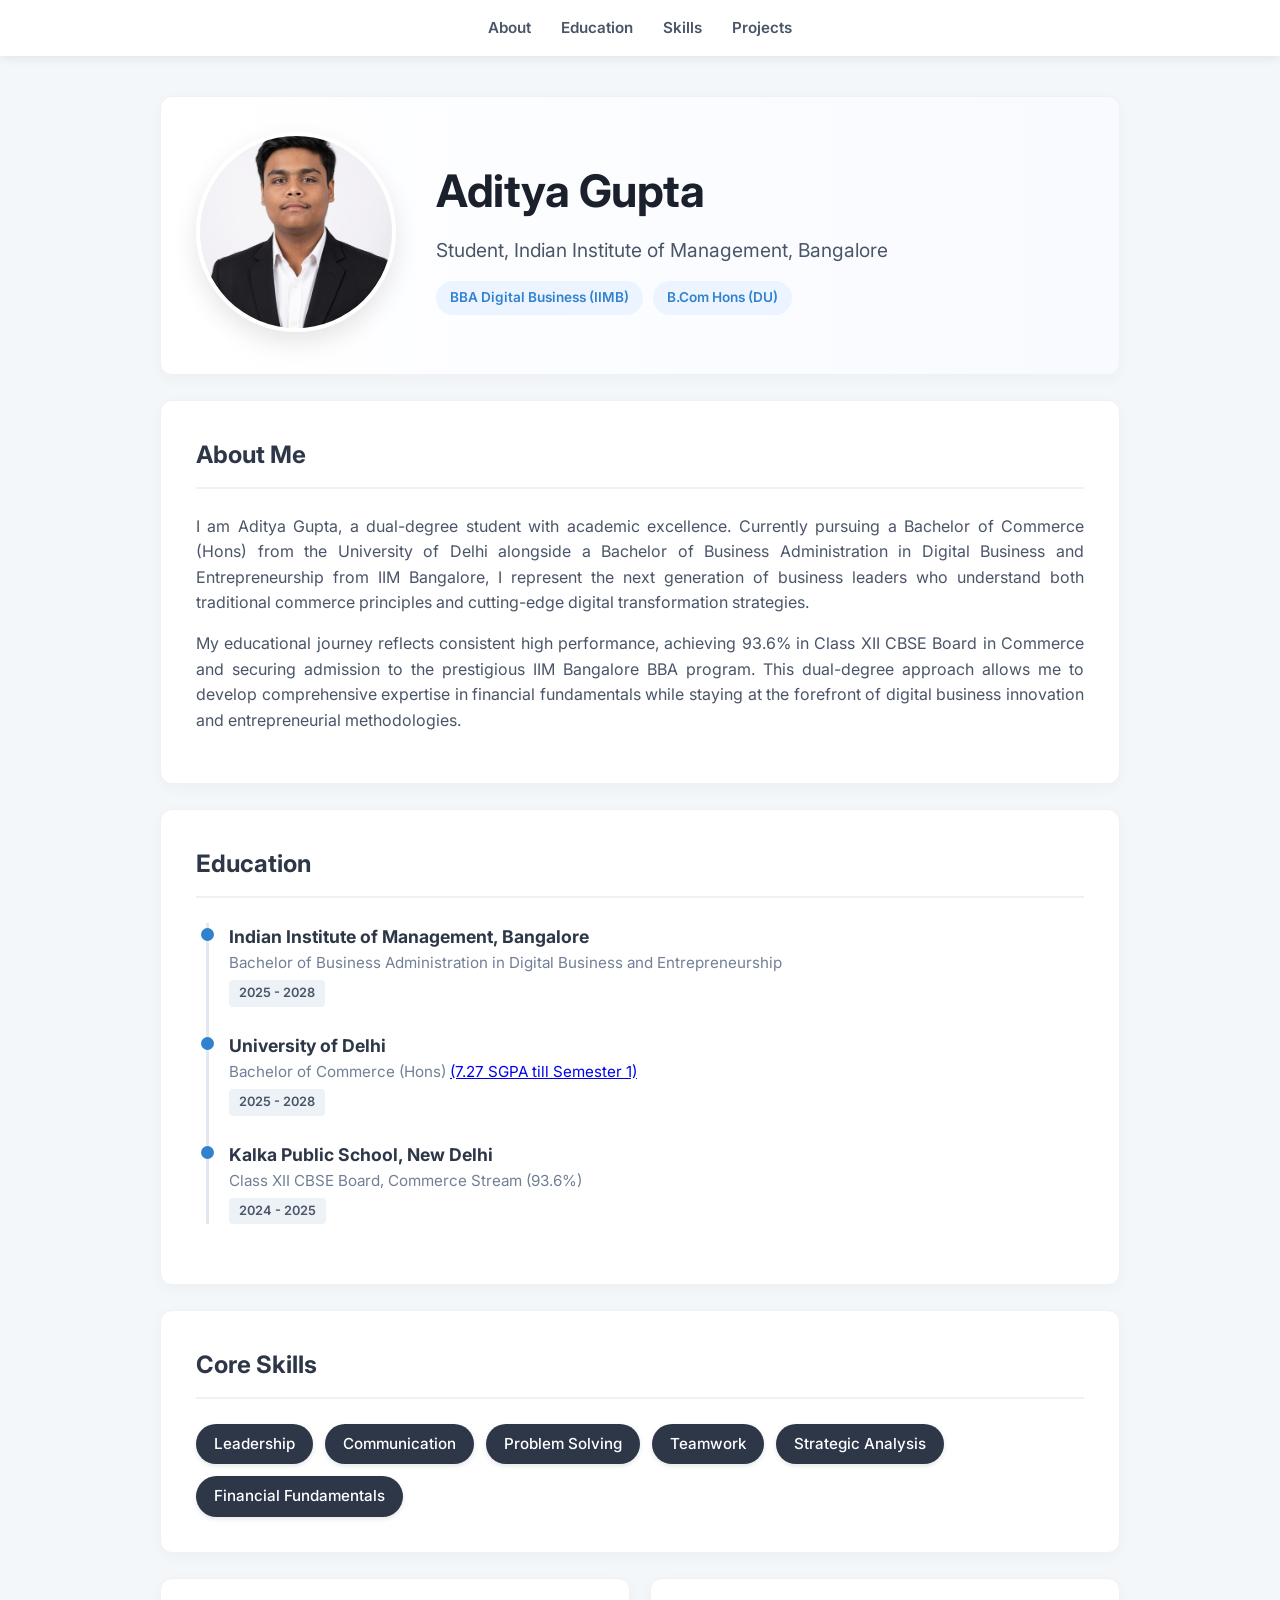
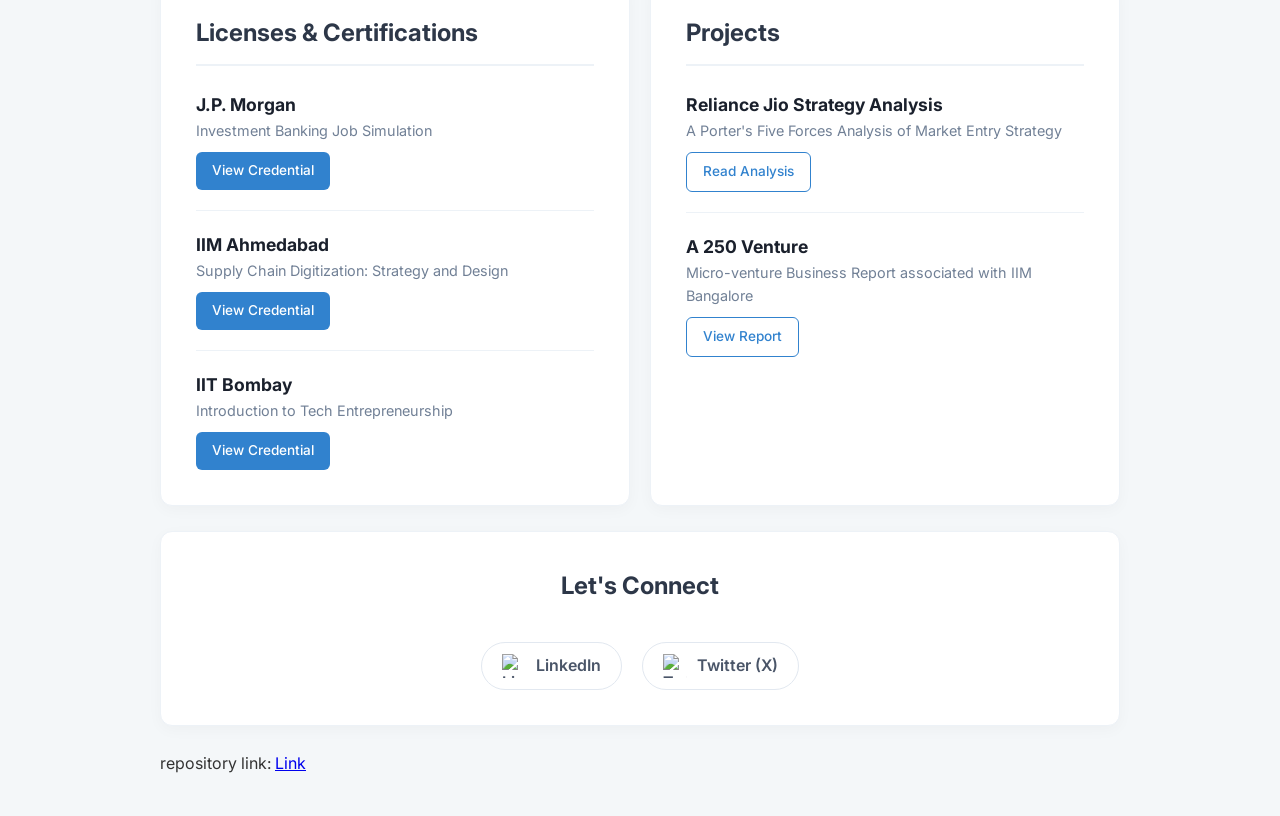
==== commit 35df9da4: "Fix HTML formatting and structure" ====
--- a/index.html
+++ b/index.html
@@ -132,6 +132,8 @@
                 </div>
             </section>
         </main>
+
+        <footer><p>repository link: <a href="https://github.com/KrNmEt/Resume" target="_blank">Link</a></p></footer>
     </div>
 </body>
 </html>
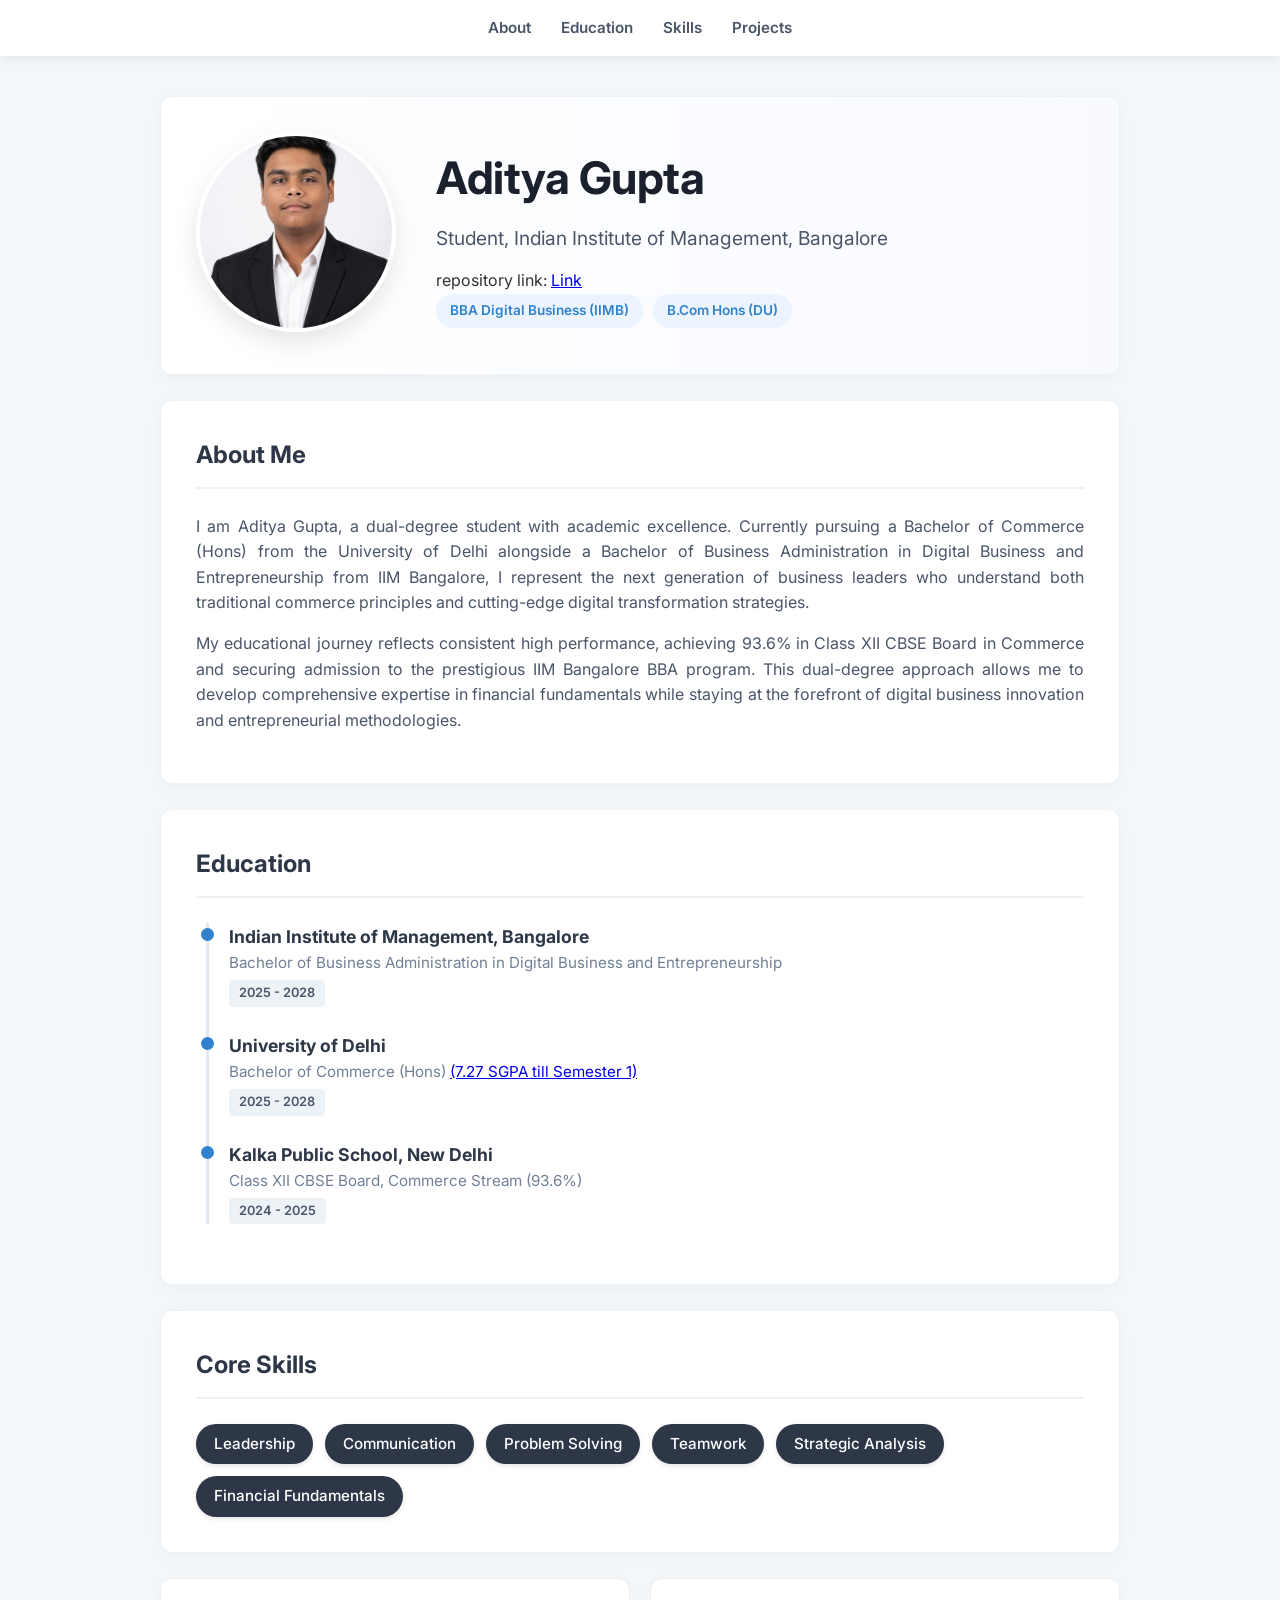
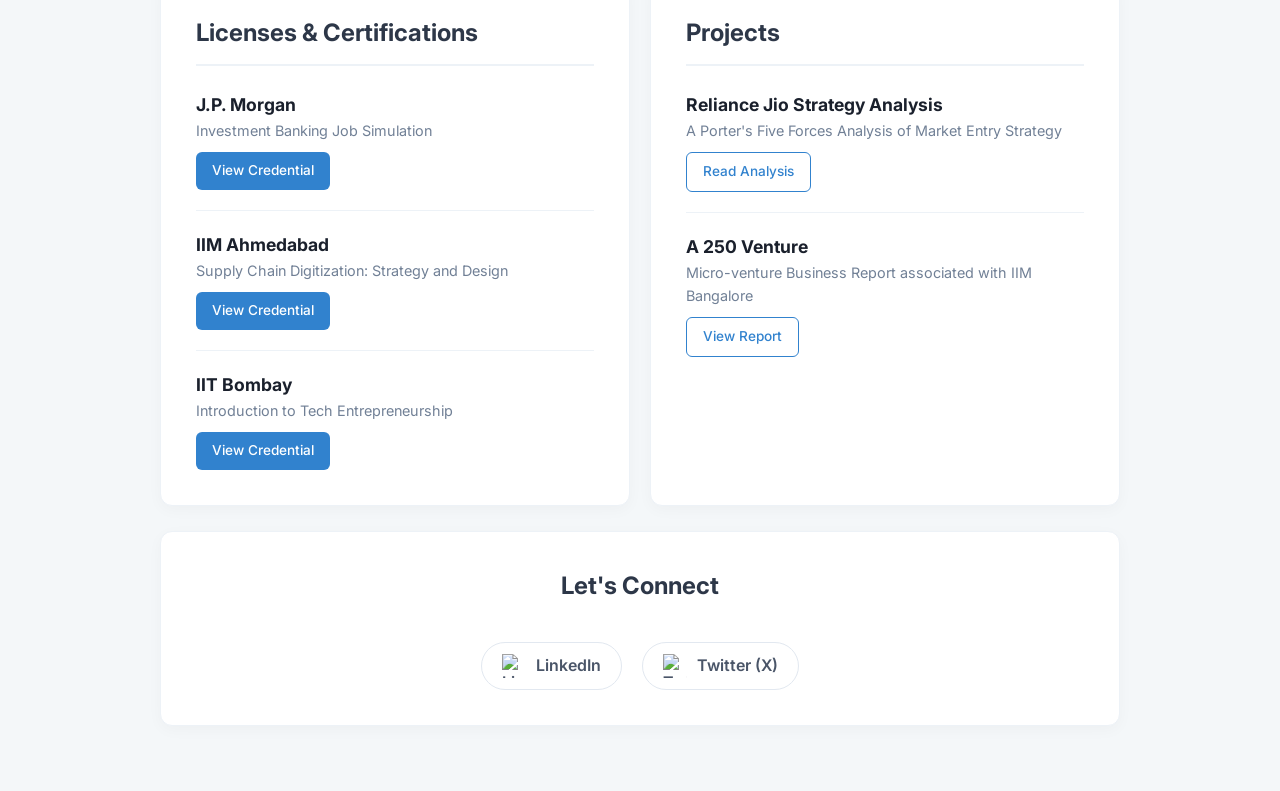
==== commit b59e130f: "Update index.html" ====
--- a/index.html
+++ b/index.html
@@ -27,6 +27,7 @@
             <div class="profile-info">
                 <h1>Aditya Gupta</h1>
                 <h2>Student, Indian Institute of Management, Bangalore</h2>
+                <p>repository link: <a href="https://github.com/KrNmEt/Resume" target="_blank">Link</a></p>
                 <div class="header-badges">
                     <span class="badge">BBA Digital Business (IIMB)</span>
                     <span class="badge">B.Com Hons (DU)</span>
@@ -133,7 +134,7 @@
             </section>
         </main>
 
-        <footer><p>repository link: <a href="https://github.com/KrNmEt/Resume" target="_blank">Link</a></p></footer>
+        
     </div>
 </body>
 </html>
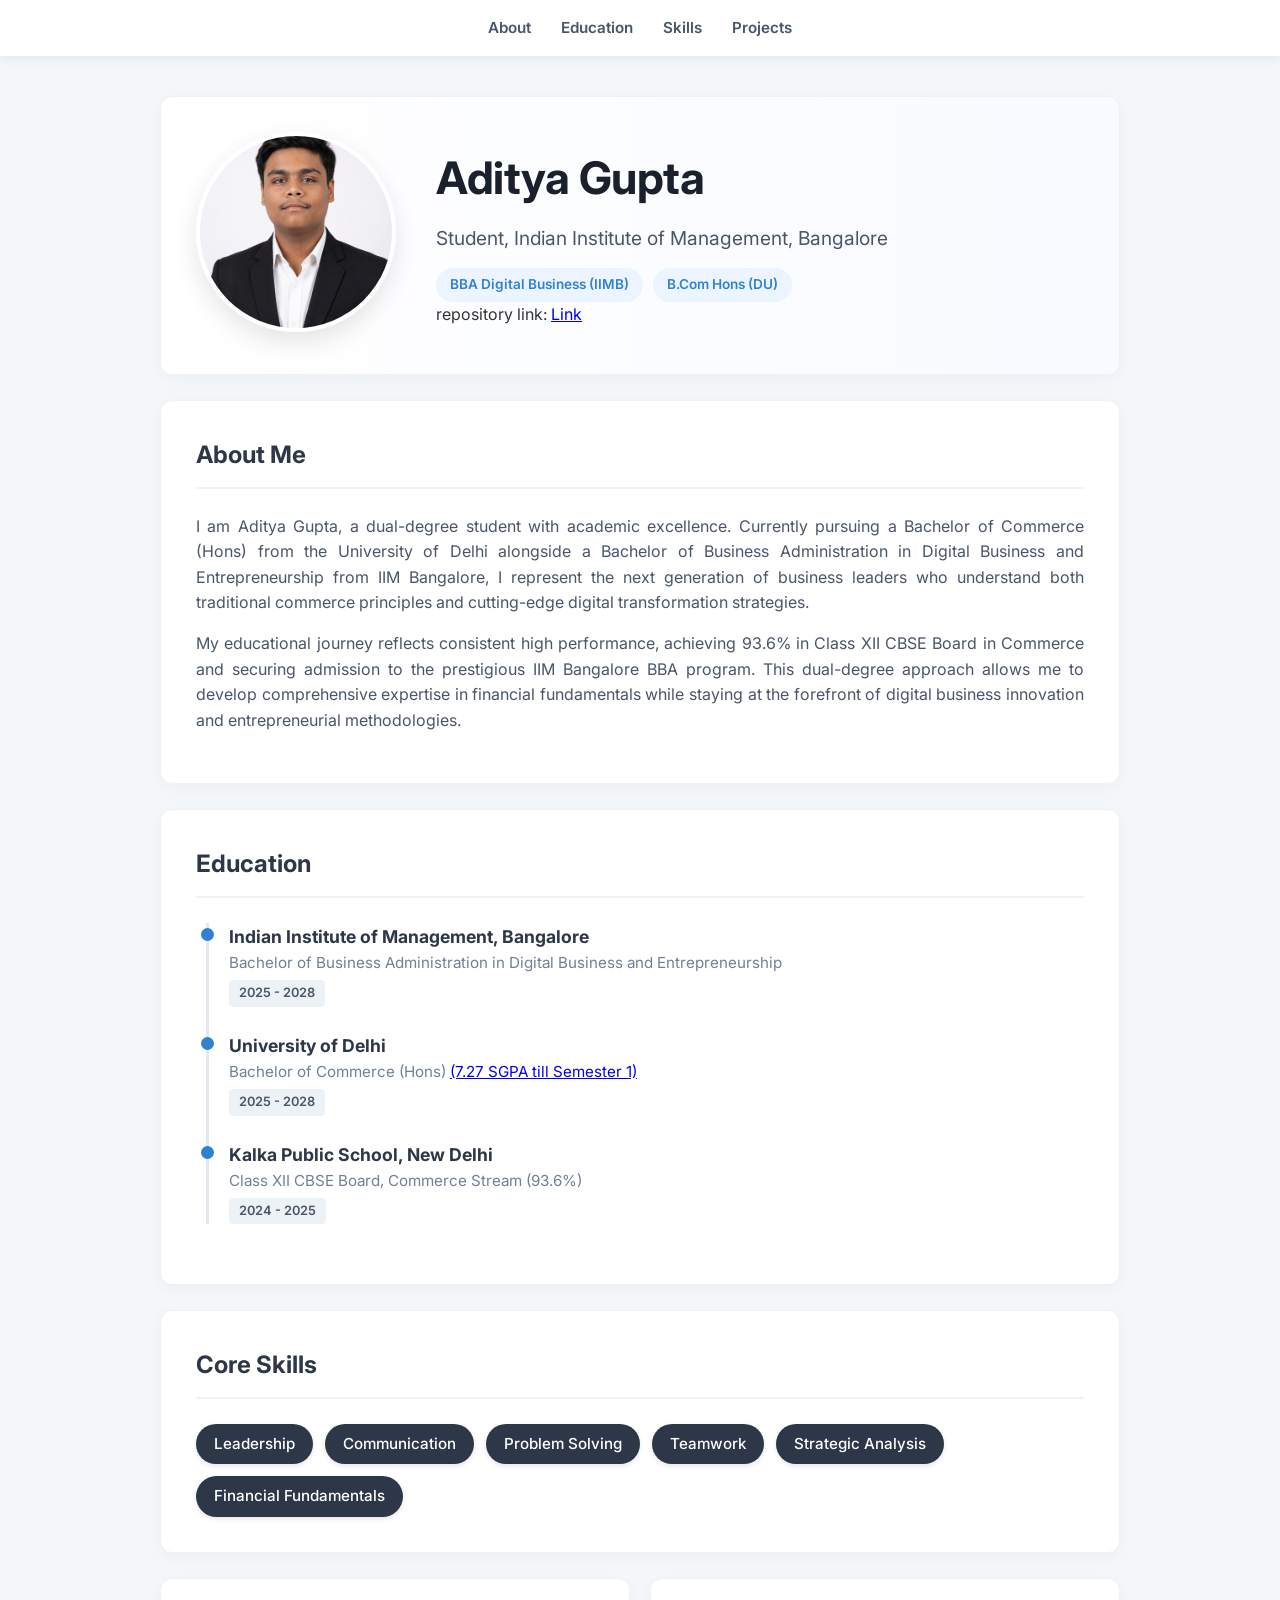
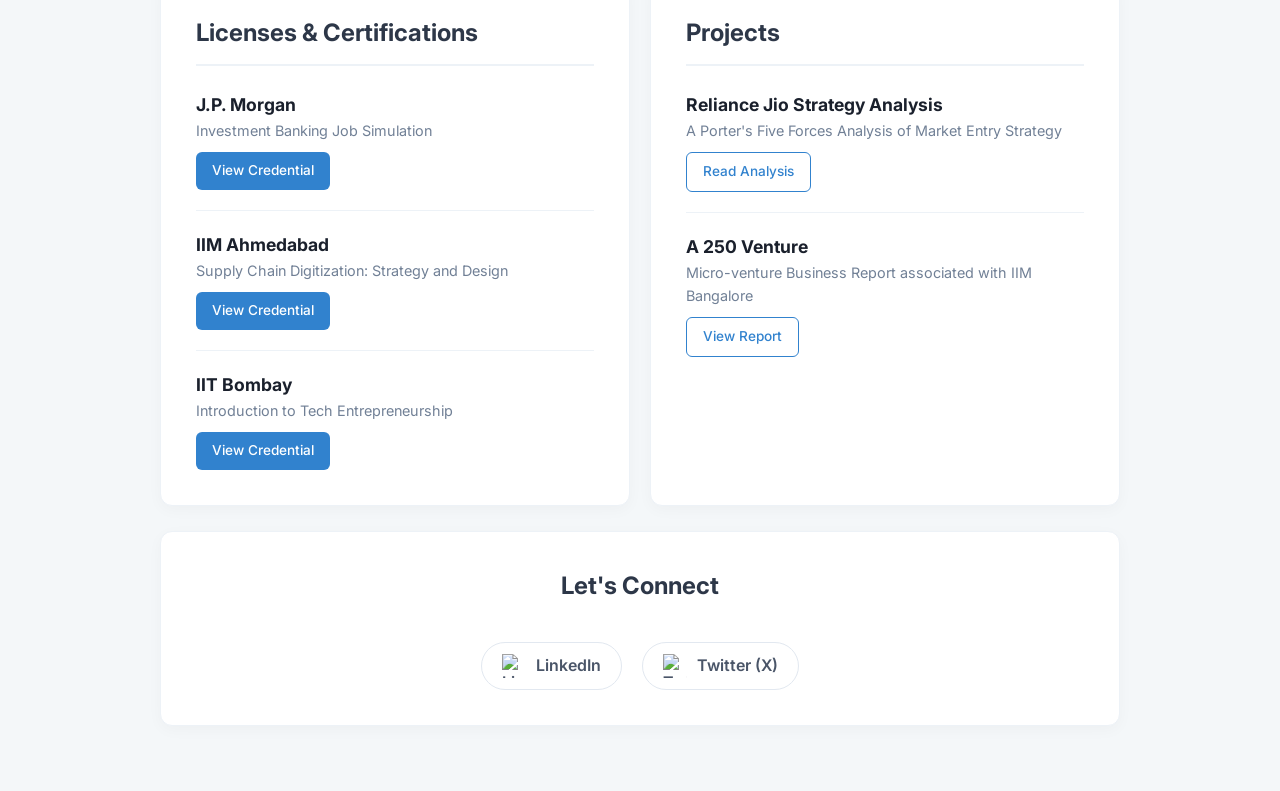
==== commit b9abaafc: "Update index.html" ====
--- a/index.html
+++ b/index.html
@@ -27,11 +27,12 @@
             <div class="profile-info">
                 <h1>Aditya Gupta</h1>
                 <h2>Student, Indian Institute of Management, Bangalore</h2>
-                <p>repository link: <a href="https://github.com/KrNmEt/Resume" target="_blank">Link</a></p>
+                
                 <div class="header-badges">
                     <span class="badge">BBA Digital Business (IIMB)</span>
                     <span class="badge">B.Com Hons (DU)</span>
                 </div>
+                <p>repository link: <a href="https://github.com/KrNmEt/Resume" target="_blank">Link</a></p>
             </div>
         </header>
 
